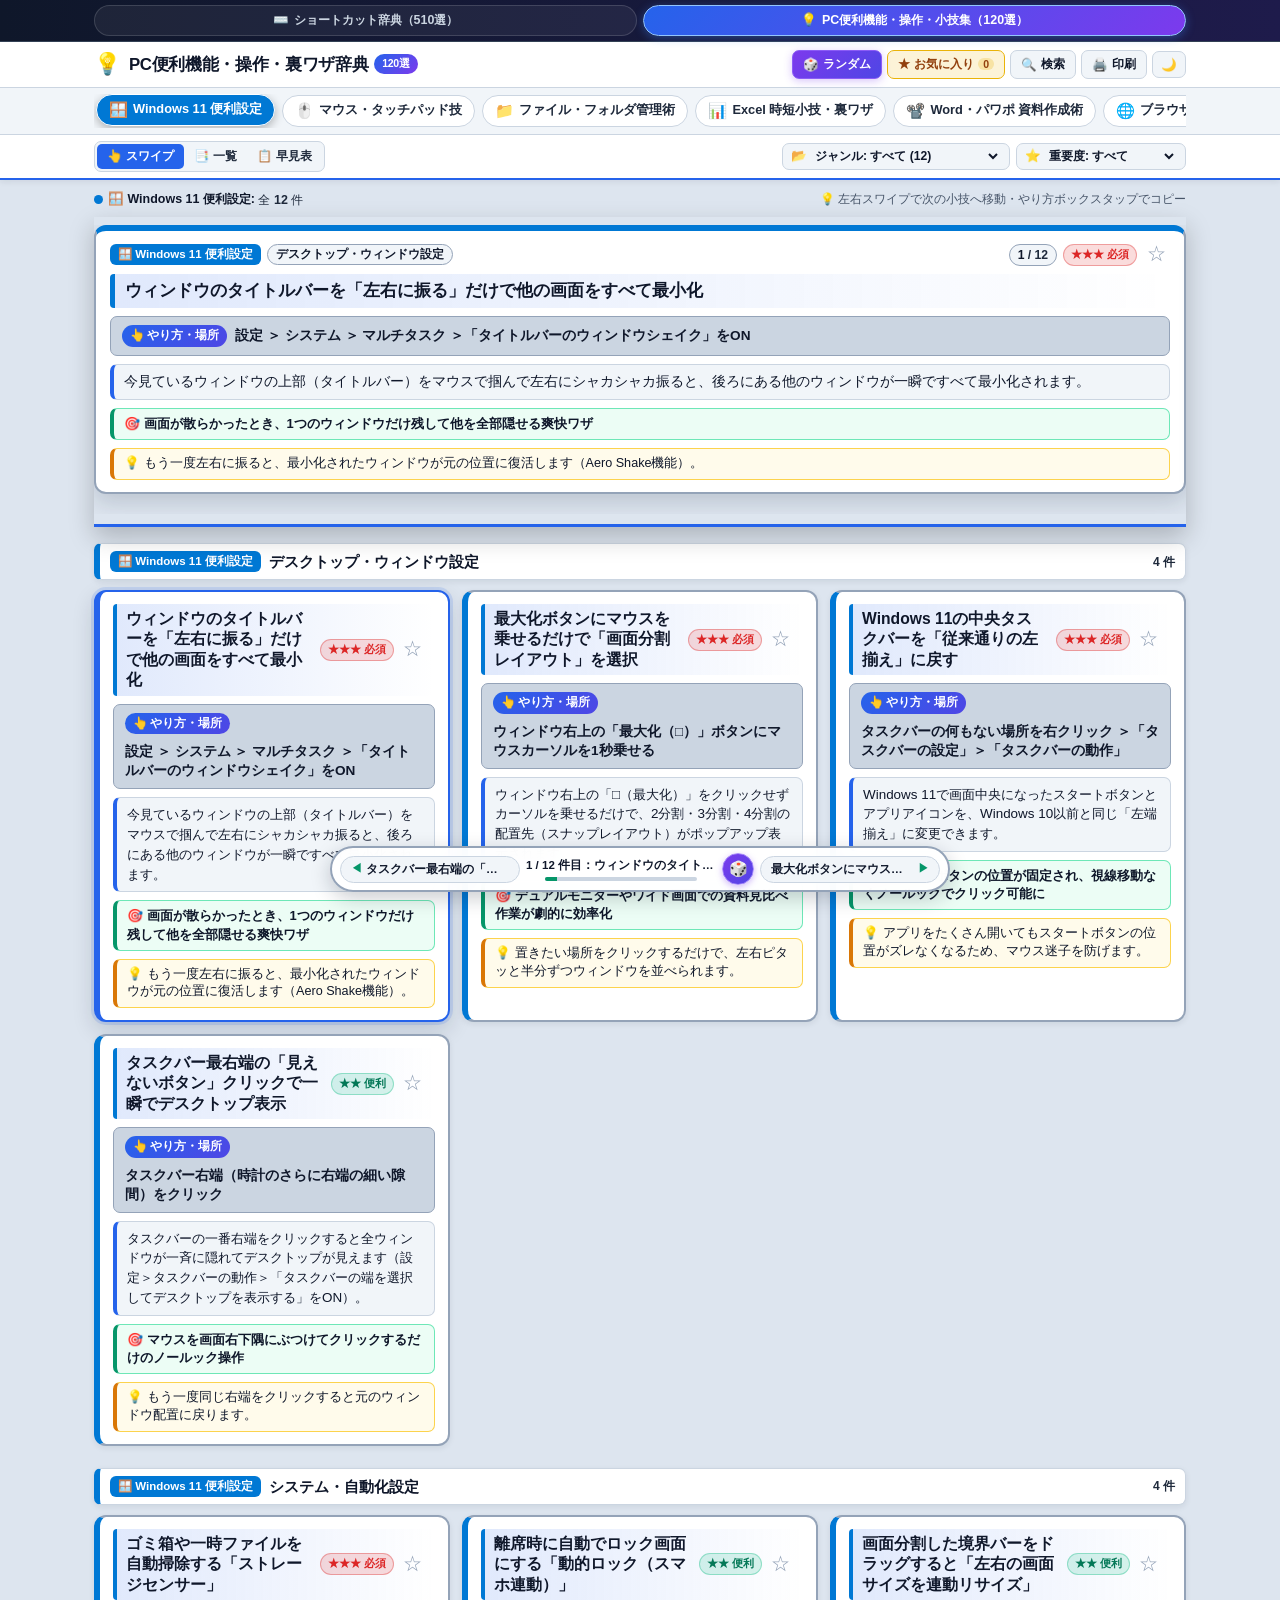
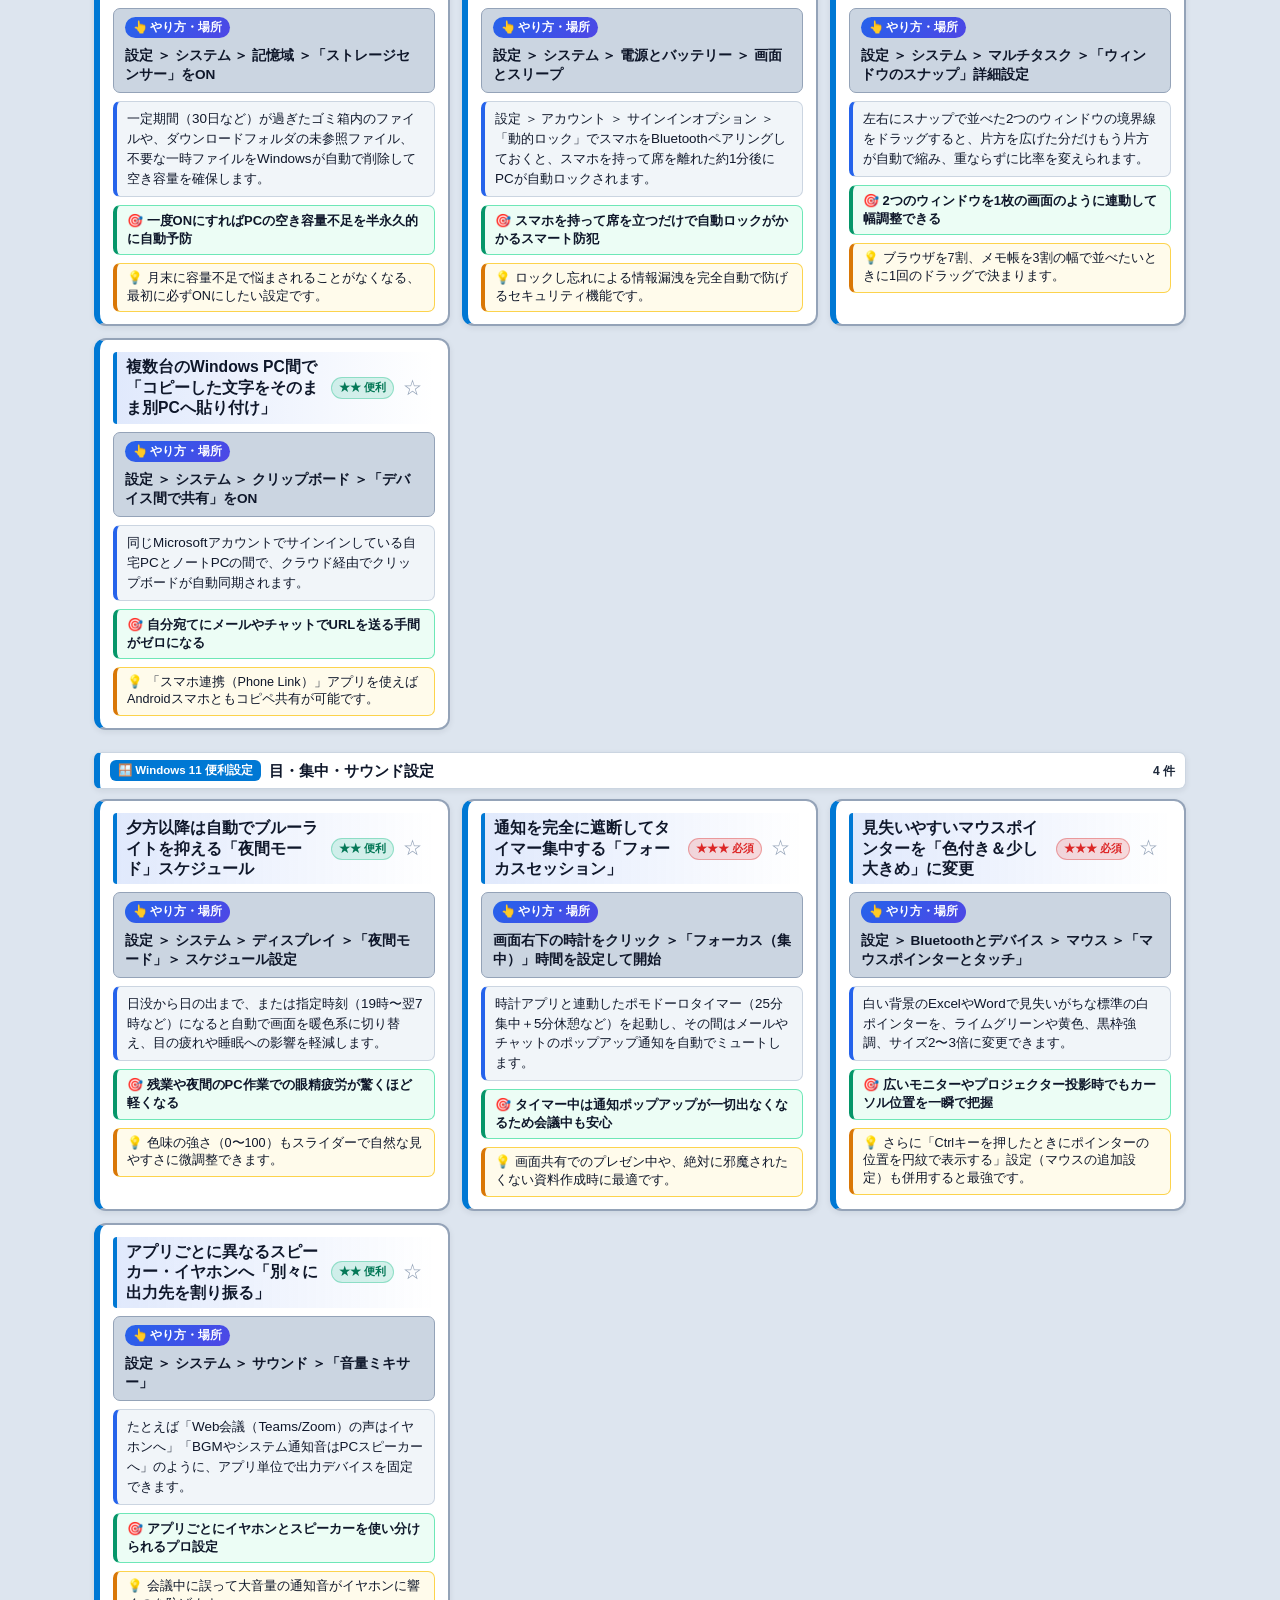
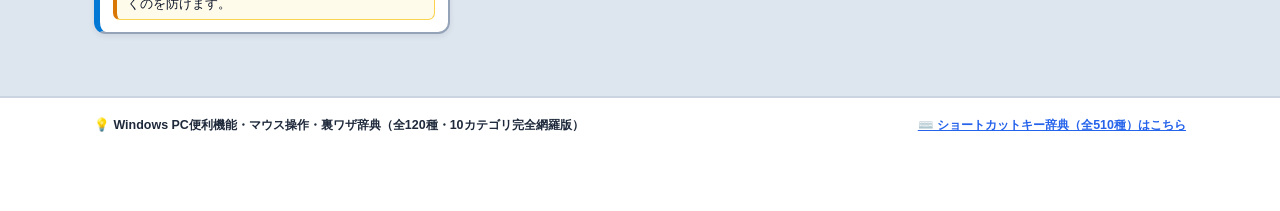
==== tips.html @ 98ae547d "Add dedicated PC tips and tricks page (tips.html) with 120 non-shortcut hacks across 10 categories a" ====
<!DOCTYPE html>
<html lang="ja">
<head>
  <meta charset="UTF-8">
  <meta name="viewport" content="width=device-width, initial-scale=1.0">
  <title>Windows PC便利機能・マウス操作・裏ワザ120選 | ショートカット以外の神小技集</title>
  <meta name="description" content="ショートカットキー以外のWindows 11便利設定、マウス・タッチパッドの裏ワザ、エクスプローラー整理術、Excel・Word・パワポ・ブラウザ・Outlook・Teamsの時短小技120選を網羅した独立ガイドページ。">
  <link rel="stylesheet" href="style.css">
</head>
<body>
  <!-- 上部固定ヘッダー（ショートカット辞典との相互切替ナビ付き） -->
  <header class="site-header">
    <!-- ページ切り替えトップバー（ショートカット510選 ⇔ PC便利小技120選） -->
    <div class="page-switch-bar">
      <div class="container page-switch-inner">
        <a href="index.html" class="page-switch-link">
          <span>⌨️</span> ショートカット辞典（510選）
        </a>
        <a href="tips.html" class="page-switch-link active" aria-current="page">
          <span>💡</span> PC便利機能・操作・小技集（120選）
        </a>
      </div>
    </div>

    <div class="container header-inner">
      <div class="brand">
        <span class="brand-icon" aria-hidden="true">💡</span>
        <div class="brand-text-wrap">
          <h1 class="site-title">
            <span class="title-pc">PC便利機能・操作・裏ワザ辞典</span>
            <span class="title-mobile">PC便利小技辞典</span>
            <span class="badge-perfect">120選</span>
          </h1>
        </div>
      </div>

      <div class="header-actions">
        <button type="button" id="randomHeaderBtn" class="action-btn random-header-btn" aria-pressed="false" title="全120種の便利小技をランダム順で出題・表示します">
          <span>🎲</span> <span class="random-btn-text">ランダム</span>
        </button>
        <button type="button" id="favOnlyHeaderBtn" class="action-btn fav-header-btn" aria-pressed="false" title="登録したお気に入りの小技だけを開きます">
          <span>★</span> <span id="favHeaderBtnText">お気に入り</span>
          <span id="favCountBadge" class="fav-count">0</span>
        </button>
        <button type="button" id="toggleSearchPanelBtn" class="action-btn" aria-expanded="false" title="キーワード検索ボックスを開く">
          <span>🔍</span> <span class="btn-label-text">検索</span>
        </button>
        <button type="button" id="printBtn" class="action-btn pc-only-btn" title="現在表示中の小技一覧を印刷・PDF保存します">
          <span>🖨️</span> 印刷
        </button>
        <button type="button" id="themeToggleBtn" class="action-btn icon-only" aria-label="テーマ切り替え" title="ダークモード / ライトモード切り替え">
          <span id="themeIcon">🌙</span>
        </button>
      </div>
    </div>

    <!-- カテゴリ選択タブ -->
    <div class="category-bar-wrap">
      <div class="container">
        <nav class="category-nav" aria-label="カテゴリ選択">
          <div class="category-tabs" id="categoryTabs" role="tablist">
            <!-- JSで動的生成 -->
          </div>
        </nav>
      </div>
    </div>

    <!-- 表示モード切替＆スッキリ1行のジャンル・重要度セレクトバー -->
    <div class="header-controls-wrap">
      <div class="container">
        <div class="quick-bar">
          <div class="view-switcher" role="group" aria-label="表示形式の切り替え">
            <button type="button" class="view-btn active" data-view="swipe" title="左右スワイプで次の小技へ1つずつ進む表示">
              <span>👆</span> スワイプ
            </button>
            <button type="button" class="view-btn" data-view="card" title="全小技をジャンル別に全体表示">
              <span>📑</span> 一覧
            </button>
            <button type="button" class="view-btn" data-view="table" title="一覧早見表（テーブル表示）">
              <span>📋</span> 早見表
            </button>
          </div>

          <div class="compact-selects-wrap">
            <label class="select-pill-wrap" id="subcatSelectWrap" title="ジャンル（サブカテゴリ）で絞り込み">
              <span class="select-pill-icon">📂</span>
              <select id="subcatSelect" class="clean-select" aria-label="ジャンル選択">
                <option value="all">すべてのジャンル</option>
              </select>
            </label>

            <label class="select-pill-wrap" title="重要度で絞り込み">
              <span class="select-pill-icon">⭐</span>
              <select id="levelSelect" class="clean-select" aria-label="重要度フィルタ">
                <option value="all">重要度: すべて</option>
                <option value="3">★★★ 必須ワザのみ</option>
                <option value="2">★★ 便利ワザのみ</option>
                <option value="1">★ 裏ワザのみ</option>
                <option value="fav">★ お気に入りのみ</option>
              </select>
            </label>
          </div>
        </div>

        <!-- 検索バー（🔍検索ボタンで開閉） -->
        <div id="controlsBar" class="controls-bar hidden" aria-label="検索">
          <div class="search-wrapper">
            <span class="search-icon" aria-hidden="true">🔍</span>
            <input
              type="search"
              id="searchInput"
              class="search-input"
              placeholder="全120件の小技から検索（例: マウス, オートフィル, 誤送信, 文字起こし, 拡張子）"
              autocomplete="off"
            >
            <button type="button" id="clearSearchBtn" class="clear-search-btn hidden" aria-label="検索クリア">✕</button>
          </div>
        </div>
      </div>
    </div>
  </header>

  <!-- メインコンテンツ -->
  <main class="container main-content">
    <!-- お気に入りモード表示中バナー -->
    <div id="favModeBanner" class="fav-mode-banner hidden">
      <div class="fav-banner-left">
        <span>★</span>
        <strong>お気に入りの小技だけ表示中</strong>
        <span id="favBannerCount" class="fav-banner-count"></span>
      </div>
      <button type="button" id="exitFavModeBtn" class="exit-fav-btn">✕ すべて表示に戻る</button>
    </div>

    <!-- ランダム表示モードバナー -->
    <div id="randomModeBanner" class="random-mode-banner hidden">
      <div class="random-banner-left">
        <span>🎲</span>
        <strong>全120種からランダム順で表示中</strong>
      </div>
      <div class="random-banner-actions">
        <button type="button" id="nextRandomBtn" class="next-random-btn">🎲 シャッフルし直す</button>
        <button type="button" id="exitRandomModeBtn" class="exit-random-btn">✕ 通常順に戻す</button>
      </div>
    </div>

    <!-- ステータスバー -->
    <div class="status-bar" id="statusBar">
      <div class="result-count">
        <span id="activeCategoryLabel" class="active-cat-label"></span>
        全 <strong id="resultCountNum">0</strong> 件
        <span id="activeFilterSummary" class="filter-summary"></span>
      </div>
      <div class="status-hint">
        💡 左右スワイプで次の小技へ移動・やり方ボックスタップでコピー
      </div>
    </div>

    <!-- 小技カード表示コンテナ -->
    <div id="tipsContainer" class="shortcuts-container">
      <!-- JSで動的生成 -->
    </div>
  </main>

  <!-- 画面下部固定・左右スワイプ「前の小技 / ランダム / 次の小技」移動バー -->
  <div class="mobile-swipe-bar" id="mobileSwipeBar" aria-label="前後の小技へ移動">
    <button type="button" class="swipe-nav-btn prev" id="swipePrevBtn" aria-label="前の小技へ">
      <span class="swipe-arrow">◀</span>
      <span class="swipe-target-name" id="swipePrevName">前へ</span>
    </button>
    <div class="swipe-center-info">
      <span class="swipe-hint-text" id="swipeHintText">👆 左右スワイプで次の小技へ</span>
      <div class="swipe-progress-track" aria-hidden="true">
        <div class="swipe-progress-fill" id="swipeProgressFill"></div>
      </div>
    </div>
    <button type="button" class="swipe-random-fab" id="swipeRandomFabBtn" title="全120種の小技からランダムに1つ出す">
      🎲
    </button>
    <button type="button" class="swipe-nav-btn next" id="swipeNextBtn" aria-label="次の小技へ">
      <span class="swipe-target-name" id="swipeNextName">次へ</span>
      <span class="swipe-arrow">▶</span>
    </button>
  </div>

  <!-- フッター -->
  <footer class="site-footer" id="siteFooter">
    <div class="container">
      <div class="footer-inner">
        <p class="footer-title">💡 Windows PC便利機能・マウス操作・裏ワザ辞典（全120種・10カテゴリ完全網羅版）</p>
        <p class="footer-note">
          <a href="index.html" style="color: var(--accent-primary); font-weight: 800;">⌨️ ショートカットキー辞典（全510種）はこちら</a>
        </p>
      </div>
    </div>
  </footer>

  <!-- コピー通知トースト -->
  <div id="toast" class="toast" role="status" aria-live="polite"></div>

  <script src="tips-data.js"></script>
  <script src="tips-app.js"></script>
</body>
</html>
---- style.css ----
:root {
  /* 背景とカードのコントラストを明確化し、境目がひと目でわかる配色 */
  --bg-body: #dde5ef;
  --bg-header: #ffffff;
  --bg-surface: #ffffff;
  --bg-subtle: #f1f5f9;
  --bg-hover: #e2e8f0;

  --text-main: #0f172a;
  --text-secondary: #1e293b;
  --text-muted: #475569;

  --border-color: #cbd5e1;
  --border-strong: #94a3b8;
  --card-outer-border: #94a3b8;

  --accent-primary: #2563eb;
  --accent-primary-soft: rgba(37, 99, 235, 0.14);

  /* キーボードプレート（筐体）と立体キーキャップの色 */
  --keyplate-bg: #cbd5e1;
  --keyplate-border: #94a3b8;
  --kbd-bg: linear-gradient(180deg, #ffffff 0%, #f1f5f9 100%);
  --kbd-border: #94a3b8;
  --kbd-shadow: #64748b;
  --kbd-text: #0f172a;
  --kbd-sub-text: #475569;

  /* 説明文ボックス */
  --desc-box-bg: #f1f5f9;
  --desc-box-border: #cbd5e1;
  --desc-box-accent: #2563eb;

  /* 覚え方ボックス（ライトモード：淡いグリーン背景＋濃い黒文字） */
  --memory-bg: #ecfdf5;
  --memory-border: #6ee7b7;
  --memory-accent: #059669;
  --memory-label: #047857;
  --memory-text: #0f172a;

  /* ワンポイントボックス（ライトモード：淡いアンバー背景＋濃い黒文字） */
  --tip-bg: #fffbeb;
  --tip-border: #fcd34d;
  --tip-accent: #d97706;
  --tip-text: #0f172a;

  --shadow-sm: 0 2px 6px rgba(15, 23, 42, 0.08);
  --shadow-md: 0 8px 22px rgba(15, 23, 42, 0.16);
  --radius-sm: 7px;
  --radius-md: 12px;
  --radius-lg: 16px;
}

[data-theme="dark"] {
  /* ダークモード：背景(漆黒) ＜ ヘッダー(濃紺) ＜ カード(明紺) ＜ 内部ボックス の階層差をクッキリ分離 */
  --bg-body: #060a12;
  --bg-header: #0f172a;
  --bg-surface: #1e293b;
  --bg-subtle: #131c2e;
  --bg-hover: #334155;

  --text-main: #ffffff;
  --text-secondary: #f1f5f9;
  --text-muted: #94a3b8;

  --border-color: #334155;
  --border-strong: #64748b;
  --card-outer-border: #64748b;

  --accent-primary: #3b82f6;
  --accent-primary-soft: rgba(59, 130, 246, 0.24);

  /* キーボードプレート（黒い凹みプレートの上に明るい立体キーが浮き上がる） */
  --keyplate-bg: #090e1a;
  --keyplate-border: #475569;
  --kbd-bg: linear-gradient(180deg, #334155 0%, #1e293b 100%);
  --kbd-border: #94a3b8;
  --kbd-shadow: #020617;
  --kbd-text: #ffffff;
  --kbd-sub-text: #cbd5e1;

  /* 説明文ボックス（カード背景#1e293bより一段明るいパネル色で境目を明確化） */
  --desc-box-bg: #29384e;
  --desc-box-border: #475569;
  --desc-box-accent: #38bdf8;

  /* 覚え方ボックス（ダークモード：エメラルド背景トーン＋白文字） */
  --memory-bg: rgba(16, 185, 129, 0.14);
  --memory-border: #10b981;
  --memory-accent: #34d399;
  --memory-label: #6ee7b7;
  --memory-text: #ffffff;

  /* ワンポイントボックス（ダークモード：アンバー背景トーン＋白文字） */
  --tip-bg: rgba(245, 158, 11, 0.14);
  --tip-border: #f59e0b;
  --tip-accent: #fbbf24;
  --tip-text: #ffffff;

  --shadow-sm: 0 4px 12px rgba(0, 0, 0, 0.45);
  --shadow-md: 0 10px 28px rgba(0, 0, 0, 0.65);
}

* {
  box-sizing: border-box;
  margin: 0;
  padding: 0;
}

html {
  scroll-behavior: smooth;
  overflow-x: hidden;
  width: 100%;
  max-width: 100%;
  -webkit-text-size-adjust: 100%;
}

body {
  overflow-x: hidden;
  width: 100%;
  max-width: 100%;
  font-family: -apple-system, BlinkMacSystemFont, "Segoe UI", "Hiragino Kaku Gothic ProN", "Yu Gothic UI", "Meiryo", sans-serif;
  background-color: var(--bg-body);
  color: var(--text-main);
  line-height: 1.5;
  min-height: 100vh;
  display: flex;
  flex-direction: column;
  -webkit-overflow-scrolling: touch;
  transition: background-color 0.2s ease, color 0.2s ease;
}

.container {
  max-width: 1120px;
  margin: 0 auto;
  padding: 0 14px;
  width: 100%;
}

.hidden {
  display: none !important;
}

/* ==========================================
   2ページ相互切替ナビバー（ショートカット510選 ⇔ PC便利小技120選）
   ========================================== */
.page-switch-bar {
  background: linear-gradient(90deg, #0f172a, #1e1b4b);
  border-bottom: 1px solid #334155;
  padding: 5px 0;
}

.page-switch-inner {
  display: grid;
  grid-template-columns: 1fr 1fr;
  gap: 6px;
}

.page-switch-link {
  display: inline-flex;
  align-items: center;
  justify-content: center;
  gap: 5px;
  padding: 5px 10px;
  font-size: 0.78rem;
  font-weight: 800;
  color: #cbd5e1;
  background-color: rgba(255, 255, 255, 0.06);
  border: 1.5px solid rgba(255, 255, 255, 0.14);
  border-radius: 999px;
  text-decoration: none;
  white-space: nowrap;
  overflow: hidden;
  text-overflow: ellipsis;
  transition: all 0.15s ease;
}

.page-switch-link:hover {
  background-color: rgba(255, 255, 255, 0.14);
  color: #ffffff;
}

.page-switch-link.active {
  background: linear-gradient(135deg, #2563eb, #7c3aed);
  border-color: #93c5fd;
  color: #ffffff;
  box-shadow: 0 2px 10px rgba(59, 130, 246, 0.4);
}

/* PC便利小技ページの「👆 やり方・場所」ボックス */
.howto-action-box {
  display: flex;
  align-items: center;
  flex-wrap: wrap;
  gap: 8px;
  width: 100%;
  background-color: var(--keyplate-bg);
  border: 1.5px solid var(--keyplate-border);
  border-radius: var(--radius-sm);
  padding: 8px 11px;
  cursor: pointer;
}

.howto-badge {
  font-size: 0.72rem;
  font-weight: 800;
  color: #ffffff;
  background: linear-gradient(135deg, #2563eb, #4f46e5);
  padding: 2px 8px;
  border-radius: 999px;
  white-space: nowrap;
  flex-shrink: 0;
}

.howto-text {
  font-size: 0.85rem;
  font-weight: 800;
  color: var(--text-main);
  line-height: 1.4;
}

/* ==========================================
   ヘッダー＆スッキリ整理されたタブ・操作バー
   ========================================== */
.site-header {
  background-color: var(--bg-header);
  border-bottom: 2px solid var(--accent-primary);
  position: sticky;
  top: 0;
  z-index: 100;
  box-shadow: var(--shadow-sm);
}

body.is-swipe-mode .site-header {
  position: relative;
}

.header-inner {
  display: flex;
  align-items: center;
  justify-content: space-between;
  padding-top: 8px;
  padding-bottom: 8px;
  gap: 8px;
}

.brand {
  display: flex;
  align-items: center;
  gap: 8px;
  min-width: 0;
  flex: 1 1 auto;
  overflow: hidden;
}

.brand-text-wrap {
  min-width: 0;
  overflow: hidden;
}

.brand-icon {
  font-size: 1.35rem;
  line-height: 1;
  flex-shrink: 0;
}

.site-title {
  font-size: 1.05rem;
  font-weight: 800;
  letter-spacing: -0.02em;
  display: flex;
  align-items: center;
  gap: 6px;
  white-space: nowrap;
  overflow: hidden;
  text-overflow: ellipsis;
}

.title-mobile {
  display: none;
}

.badge-perfect {
  font-size: 0.66rem;
  font-weight: 800;
  background: linear-gradient(135deg, #2563eb, #7c3aed);
  color: #fff;
  padding: 2px 8px;
  border-radius: 999px;
}

.header-actions {
  display: flex;
  align-items: center;
  gap: 5px;
  flex-shrink: 0;
}

.action-btn {
  display: inline-flex;
  align-items: center;
  gap: 4px;
  padding: 5px 10px;
  font-size: 0.78rem;
  font-weight: 700;
  color: var(--text-main);
  background-color: var(--bg-subtle);
  border: 1.5px solid var(--border-color);
  border-radius: var(--radius-sm);
  cursor: pointer;
  transition: all 0.15s ease;
  white-space: nowrap;
}

.action-btn:hover {
  background-color: var(--bg-hover);
}

.action-btn.active {
  background-color: var(--accent-primary);
  color: #ffffff;
  border-color: var(--accent-primary);
}

/* 🎲 ランダムボタン（目を引くパープルグラデーション） */
.random-header-btn {
  background: linear-gradient(135deg, #7c3aed, #4f46e5);
  border-color: #8b5cf6;
  color: #ffffff !important;
  box-shadow: 0 2px 8px rgba(124, 58, 237, 0.3);
}

.random-header-btn:hover {
  filter: brightness(1.1);
}

.random-header-btn.active {
  background: linear-gradient(135deg, #ec4899, #8b5cf6);
  border-color: #f472b6;
  box-shadow: 0 0 0 2px rgba(236, 72, 153, 0.35);
}

/* ★ お気に入りボタン */
.fav-header-btn {
  background-color: rgba(234, 179, 8, 0.16);
  border-color: #eab308;
  color: #92400e;
}

[data-theme="dark"] .fav-header-btn {
  background-color: rgba(234, 179, 8, 0.2);
  border-color: #facc15;
  color: #fef08a;
}

.fav-header-btn.active {
  background-color: #eab308;
  border-color: #ca8a04;
  color: #ffffff;
}

.fav-count {
  font-size: 0.66rem;
  padding: 0 5px;
  border-radius: 999px;
  background-color: rgba(234, 179, 8, 0.25);
  color: inherit;
}

.action-btn.icon-only {
  padding: 5px 8px;
}

/* カテゴリタブバー（ごちゃごちゃ感をなくし、選択中タブがクッキリ浮き出るデザイン） */
.category-bar-wrap {
  background-color: var(--bg-subtle);
  border-top: 1px solid var(--border-color);
  border-bottom: 1px solid var(--border-color);
  padding: 6px 0;
}

.category-tabs {
  display: flex;
  align-items: center;
  gap: 7px;
  overflow-x: auto;
  scroll-snap-type: x proximity;
  scroll-behavior: smooth;
  -webkit-overflow-scrolling: touch;
  scrollbar-width: none;
  padding: 1px 2px;
}

.category-tabs::-webkit-scrollbar {
  display: none;
}

.cat-tab {
  flex: 0 0 auto;
  scroll-snap-align: center;
  display: inline-flex;
  align-items: center;
  gap: 5px;
  padding: 6px 12px;
  background-color: var(--bg-surface);
  border: 1.5px solid var(--border-color);
  border-radius: 999px;
  color: var(--text-secondary);
  font-size: 0.8rem;
  font-weight: 700;
  cursor: pointer;
  transition: all 0.15s ease;
  white-space: nowrap;
}

.cat-tab:hover {
  border-color: var(--border-strong);
  color: var(--text-main);
}

.cat-tab.active {
  background-color: var(--cat-color, var(--accent-primary));
  border-color: #ffffff;
  color: #ffffff;
  box-shadow: 0 3px 10px rgba(0, 0, 0, 0.28);
  transform: translateY(-1px);
}

.cat-tab .cat-icon {
  font-size: 0.95rem;
}

/* スッキリ1行のコントロールバー（表示切替 ＋ ジャンル＆重要度セレクト） */
.header-controls-wrap {
  background-color: var(--bg-header);
  padding: 6px 0;
}

.quick-bar {
  display: flex;
  align-items: center;
  justify-content: space-between;
  gap: 8px;
  flex-wrap: wrap;
}

.view-switcher {
  display: inline-flex;
  background-color: var(--bg-subtle);
  padding: 2px;
  border-radius: var(--radius-sm);
  border: 1.5px solid var(--border-color);
}

.view-btn {
  padding: 4px 10px;
  font-size: 0.76rem;
  font-weight: 700;
  color: var(--text-secondary);
  background: transparent;
  border: none;
  border-radius: 5px;
  cursor: pointer;
  display: inline-flex;
  align-items: center;
  gap: 4px;
  white-space: nowrap;
}

.view-btn.active {
  background-color: var(--accent-primary);
  color: #ffffff;
}

.compact-selects-wrap {
  display: flex;
  align-items: center;
  gap: 6px;
  flex: 1 1 auto;
  justify-content: flex-end;
  min-width: 0;
}

.select-pill-wrap {
  display: inline-flex;
  align-items: center;
  gap: 4px;
  background-color: var(--bg-subtle);
  border: 1.5px solid var(--border-color);
  border-radius: var(--radius-sm);
  padding: 3px 8px;
  min-width: 0;
  max-width: 100%;
}

.select-pill-icon {
  font-size: 0.78rem;
  flex-shrink: 0;
}

.clean-select {
  background: transparent;
  border: none;
  color: var(--text-main);
  font-size: 0.76rem;
  font-weight: 700;
   outline: none;
  cursor: pointer;
  min-width: 0;
  max-width: 190px;
  text-overflow: ellipsis;
}

.clean-select option {
  background-color: var(--bg-surface);
  color: var(--text-main);
}

/* 検索バー */
.controls-bar {
  margin-top: 6px;
}

.search-wrapper {
  position: relative;
  display: flex;
  align-items: center;
  width: 100%;
}

.search-icon {
  position: absolute;
  left: 11px;
  font-size: 0.9rem;
  pointer-events: none;
}

.search-input {
  width: 100%;
  padding: 7px 32px 7px 34px;
  font-size: 16px;
  color: var(--text-main);
  background-color: var(--bg-subtle);
  border: 1.5px solid var(--border-strong);
  border-radius: var(--radius-sm);
  outline: none;
}

.search-input:focus {
  background-color: var(--bg-surface);
  border-color: var(--accent-primary);
}

.clear-search-btn {
  position: absolute;
  right: 8px;
  background: none;
  border: none;
  color: var(--text-muted);
  font-size: 0.95rem;
  cursor: pointer;
  padding: 2px 6px;
}

/* ==========================================
   キー入力逆引きパネル
   ========================================== */
.key-tester-panel {
  background: linear-gradient(90deg, #1e3a8a, #312e81);
  color: #ffffff;
  padding: 10px 0;
}

.key-tester-inner {
  display: flex;
  align-items: center;
  justify-content: space-between;
  gap: 12px;
  flex-wrap: wrap;
}

.key-tester-info {
  font-size: 0.85rem;
}

.key-tester-display {
  background: rgba(15, 23, 42, 0.75);
  border: 1.5px solid rgba(255, 255, 255, 0.3);
  padding: 6px 14px;
  border-radius: var(--radius-sm);
  min-width: 200px;
  display: inline-flex;
  align-items: center;
  justify-content: center;
  gap: 6px;
  font-weight: 700;
}

.key-tester-display .placeholder {
  color: #cbd5e1;
  font-weight: 400;
  font-size: 0.82rem;
}

.key-tester-controls {
  display: flex;
  gap: 8px;
}

.btn-small {
  padding: 4px 10px;
  font-size: 0.78rem;
  font-weight: 600;
  border-radius: var(--radius-sm);
  border: 1px solid rgba(255, 255, 255, 0.3);
  background: rgba(255, 255, 255, 0.12);
  color: #fff;
  cursor: pointer;
}

/* ==========================================
   メインエリア・バナー
   ========================================== */
.main-content {
  padding-top: 10px;
  padding-bottom: 40px;
  flex: 1;
}

.memory-rules-box {
  background-color: var(--bg-surface);
  border: 2px solid var(--memory-accent);
  border-radius: var(--radius-md);
  padding: 10px 12px;
  margin-bottom: 10px;
  box-shadow: var(--shadow-sm);
}

.memory-rules-header {
  display: flex;
  align-items: center;
  justify-content: space-between;
  gap: 8px;
  font-size: 0.85rem;
  color: var(--text-main);
  margin-bottom: 8px;
}

.panel-close-btn {
  background: var(--bg-subtle);
  border: 1px solid var(--border-color);
  color: var(--text-main);
  font-size: 0.74rem;
  font-weight: 700;
  padding: 3px 9px;
  border-radius: var(--radius-sm);
  cursor: pointer;
}

.memory-rules-grid {
  display: grid;
  grid-template-columns: repeat(auto-fill, minmax(min(100%, 280px), 1fr));
  gap: 8px;
}

.memory-rule-card {
  background-color: var(--memory-bg);
  border: 1px solid var(--memory-border);
  border-left: 4px solid var(--memory-accent);
  border-radius: var(--radius-sm);
  padding: 8px 10px;
}

.memory-rule-title {
  font-size: 0.82rem;
  font-weight: 800;
  color: var(--memory-label);
  margin-bottom: 2px;
}

.memory-rule-desc {
  font-size: 0.76rem;
  color: var(--memory-text);
}

/* お気に入り＆ランダム表示中バナー */
.fav-mode-banner,
.random-mode-banner {
  display: flex;
  align-items: center;
  justify-content: space-between;
  gap: 10px;
  border-radius: var(--radius-md);
  padding: 8px 12px;
  margin-bottom: 10px;
  font-size: 0.82rem;
}

.fav-mode-banner {
  background: linear-gradient(90deg, rgba(234, 179, 8, 0.22), rgba(245, 158, 11, 0.14));
  border: 2px solid #eab308;
}

.random-mode-banner {
  background: linear-gradient(90deg, rgba(139, 92, 246, 0.24), rgba(236, 72, 153, 0.16));
  border: 2px solid #8b5cf6;
}

.fav-banner-left,
.random-banner-left {
  display: flex;
  align-items: center;
  gap: 6px;
  color: var(--text-main);
}

.random-banner-actions {
  display: flex;
  align-items: center;
  gap: 6px;
}

.next-random-btn {
  padding: 4px 10px;
  font-size: 0.75rem;
  font-weight: 800;
  background: linear-gradient(135deg, #7c3aed, #4f46e5);
  color: #ffffff;
  border: 1px solid #a78bfa;
  border-radius: 999px;
  cursor: pointer;
  white-space: nowrap;
}

.exit-fav-btn,
.exit-random-btn {
  padding: 4px 10px;
  font-size: 0.74rem;
  font-weight: 700;
  background-color: var(--bg-surface);
  color: var(--text-main);
  border: 1px solid var(--border-strong);
  border-radius: 999px;
  cursor: pointer;
  white-space: nowrap;
}

/* ステータスバー */
.status-bar {
  display: flex;
  align-items: center;
  justify-content: space-between;
  margin-bottom: 8px;
  font-size: 0.78rem;
  color: var(--text-secondary);
  gap: 8px;
}

.active-cat-label {
  font-weight: 800;
  color: var(--text-main);
  display: inline-flex;
  align-items: center;
  gap: 5px;
}

.active-cat-dot {
  width: 9px;
  height: 9px;
  border-radius: 50%;
  display: inline-block;
}

.filter-summary {
  color: var(--text-muted);
  font-size: 0.74rem;
}

.status-hint {
  font-size: 0.74rem;
  color: var(--text-muted);
}

/* ==========================================
   1. 上部固定のスワイプカードステージ ＋ 下に全体表示リスト
   （背景やヘッダーと色が溶け込まないよう、独立した枠とシャドウでクッキリ分離）
   ========================================== */
.swipe-single-stage {
  position: sticky;
  top: 0;
  z-index: 90;
  background-color: var(--bg-body);
  padding: 8px 0 10px 0;
  margin-bottom: 16px;
  border-bottom: 3px solid var(--accent-primary);
  box-shadow: 0 10px 24px rgba(0, 0, 0, 0.22);
}

[data-theme="dark"] .swipe-single-stage {
  box-shadow: 0 12px 28px rgba(0, 0, 0, 0.7);
}

.swipe-carousel-track {
  display: flex;
  flex-wrap: nowrap;
  align-items: flex-start;
  overflow-x: auto;
  scroll-snap-type: x mandatory;
  scroll-behavior: smooth;
  -webkit-overflow-scrolling: touch;
  overscroll-behavior-x: contain;
  gap: 14px;
  scrollbar-width: none;
}

.swipe-carousel-track::-webkit-scrollbar {
  display: none;
}

/* スワイプカード本体：外枠・カテゴリカラー上部バー・立体影で背景から明確に浮き上がらせる */
.Single-shortcut-card {
  flex: 0 0 100%;
  width: 100%;
  max-width: 100%;
  scroll-snap-align: center;
  scroll-snap-stop: always;
  background-color: var(--bg-surface);
  border: 2px solid var(--card-outer-border);
  border-top: 6px solid var(--card-accent, var(--accent-primary));
  border-radius: var(--radius-md);
  padding: 12px 14px;
  box-shadow: var(--shadow-md);
  display: flex;
  flex-direction: column;
  gap: 8px;
}

.single-card-header {
  display: flex;
  align-items: center;
  justify-content: space-between;
  gap: 6px;
}

.single-card-badges {
  display: flex;
  align-items: center;
  gap: 6px;
  flex-wrap: wrap;
  min-width: 0;
}

.single-genre-badge {
  font-size: 0.72rem;
  font-weight: 700;
  color: var(--text-main);
  background-color: var(--bg-subtle);
  border: 1px solid var(--border-strong);
  padding: 1px 8px;
  border-radius: 999px;
}

.single-card-right-top {
  display: flex;
  align-items: center;
  gap: 6px;
  flex-shrink: 0;
}

.single-card-counter {
  font-size: 0.76rem;
  font-weight: 700;
  color: var(--text-secondary);
  background-color: var(--bg-subtle);
  padding: 1px 8px;
  border-radius: 999px;
  border: 1px solid var(--border-strong);
}

.single-card-counter strong {
  color: var(--text-main);
}

/* 1段目：題名ヘッダー（カテゴリ色のアクセント帯で説明文との境目を一目瞭然にする） */
.card-title-banner {
  display: flex;
  align-items: center;
  justify-content: space-between;
  gap: 8px;
  padding: 6px 10px;
  background: linear-gradient(90deg, var(--accent-primary-soft), transparent);
  border-left: 5px solid var(--card-accent, var(--accent-primary));
  border-radius: 4px var(--radius-sm) var(--radius-sm) 4px;
}

.single-card-title {
  font-size: 1.06rem;
  font-weight: 800;
  color: var(--text-main);
  line-height: 1.3;
}

/* 2段目：キーボードプレート専用行（凹んだキーボード筐体の上にリアルなキーキャップが並ぶ） */
.card-keys-row {
  width: 100%;
  background-color: var(--keyplate-bg);
  border: 1.5px solid var(--keyplate-border);
  border-radius: var(--radius-sm);
  padding: 8px 12px;
  box-shadow: inset 0 2px 5px rgba(0, 0, 0, 0.25);
}

/* 3段目：説明ボックス（カード背景とは別色の独立パネル） */
.card-desc-box {
  width: 100%;
  background-color: var(--desc-box-bg);
  border: 1px solid var(--desc-box-border);
  border-left: 4px solid var(--desc-box-accent);
  border-radius: var(--radius-sm);
  padding: 7px 10px;
}

.single-card-desc {
  font-size: 0.86rem;
  color: var(--text-main);
  line-height: 1.48;
  margin: 0;
}

/* ==========================================
   🎹 本物の物理キーボードと同じ形状のキーキャップ群
   1. 基本キー (.keycap-square) : 正方形 (1:1)
   2. Fn / F1〜F12 (.keycap-fn) : 横長ロープロファイル
   3. Enter (.keycap-enter)     : 専用の段付き逆L字エンター形状
   4. Shift (.keycap-shift)     : 専用のワイド横長形状
   5. Space (.keycap-space)     : 専用の超横長スペースバー形状
   ========================================== */
.keys-combo {
  display: flex;
  align-items: center;
  flex-wrap: wrap;
  gap: 6px;
  cursor: pointer;
  padding: 0;
  min-width: 0;
  width: 100%;
}

kbd.keycap {
  position: relative;
  display: inline-flex;
  flex-direction: column;
  align-items: center;
  justify-content: center;
  font-family: "Segoe UI Semibold", "Consolas", "Monaco", "Meiryo", sans-serif;
  font-weight: 800;
  color: var(--kbd-text);
  background: var(--kbd-bg);
  border: 1.5px solid var(--kbd-border);
  border-bottom: 4px solid var(--kbd-shadow);
  border-radius: 7px;
  box-shadow:
    inset 0 1px 0 rgba(255, 255, 255, 0.28),
    0 2px 4px rgba(0, 0, 0, 0.25);
  user-select: none;
  flex-shrink: 0;
  line-height: 1.1;
  transition: transform 0.08s ease, border-bottom-width 0.08s ease;
}

.keys-combo:active kbd.keycap {
  transform: translateY(2px);
  border-bottom-width: 2px;
}

.keycap .key-main {
  font-size: 0.86rem;
  letter-spacing: -0.01em;
  white-space: nowrap;
}

.keycap .key-sub {
  font-size: 0.56rem;
  font-weight: 700;
  color: var(--kbd-sub-text);
  margin-top: 1px;
  white-space: nowrap;
}

/* ① 基本キー：本物のキーボードと同じ「正方形（42px × 42px）」 */
kbd.keycap-square {
  width: 42px;
  height: 42px;
  min-width: 42px;
  padding: 2px;
}

/* 4文字以上の範囲表記（例: 1〜9, Home）でも高さを42pxに揃えて正方形ベースを維持 */
kbd.keycap-square.keycap-square-fit {
  width: auto;
  min-width: 42px;
  height: 42px;
  padding: 2px 7px;
}

/* Windowsキー（正方形＋窓ロゴ） */
kbd.keycap-win .win-logo {
  font-size: 0.95rem;
  line-height: 1;
}

kbd.keycap-win .key-sub-bottom {
  font-size: 0.58rem;
  font-weight: 800;
  color: var(--kbd-sub-text);
  margin-top: 1px;
}

/* ② Fn・F1〜F12・Esc・Delキー：本物の最上段と同じ「横長ロープロファイル（54px × 29px）」 */
kbd.keycap-fn {
  min-width: 54px;
  height: 29px;
  padding: 0 9px;
  border-radius: 6px;
  border-bottom-width: 3px;
}

kbd.keycap-fn .key-main {
  font-size: 0.78rem;
}

/* ③ Shiftキー：専用の「ワイド横長キー形状（82px × 42px・左寄せ⇧アイコン付き）」 */
kbd.keycap-shift {
  flex-direction: row;
  justify-content: flex-start;
  gap: 5px;
  min-width: 82px;
  height: 42px;
  padding: 0 11px;
}

kbd.keycap-shift .shift-arrow {
  font-size: 1rem;
  line-height: 1;
}

/* ④ Enterキー：専用の「JIS逆L字（段付き）エンターキー形状」 */
kbd.keycap-enter {
  width: 60px;
  height: 48px;
  padding: 4px 8px 6px 12px;
  align-items: flex-end;
  justify-content: space-between;
  border-radius: 7px 7px 7px 4px;
  /* 左下を切り欠いた逆L字風の段付きシルエットを表現 */
  clip-path: polygon(
    0% 0%,
    100% 0%,
    100% 100%,
    18% 100%,
    18% 58%,
    0% 58%
  );
  background: linear-gradient(180deg, #3b82f6 0%, #1d4ed8 100%);
  color: #ffffff;
  border-color: #60a5fa;
  border-bottom-color: #1e3a8a;
}

kbd.keycap-enter .enter-top-label {
  font-size: 0.68rem;
  font-weight: 800;
  letter-spacing: 0.02em;
  align-self: flex-start;
}

kbd.keycap-enter .enter-return-symbol {
  font-size: 1.05rem;
  font-weight: 900;
  line-height: 1;
}

/* ⑤ Spaceキー：専用の「超横長スペースバー形状（120px × 38px・中央突起バー付き）」 */
kbd.keycap-space {
  min-width: 120px;
  height: 38px;
  padding: 2px 16px 6px 16px;
  border-radius: 7px;
}

kbd.keycap-space .space-convex-bar {
  position: absolute;
  bottom: 4px;
  left: 50%;
  transform: translateX(-50%);
  width: 36px;
  height: 2.5px;
  border-radius: 999px;
  background-color: var(--kbd-sub-text);
  opacity: 0.65;
}

/* Tab / Backspace（1.4U 中幅キー） */
kbd.keycap-tab-back {
  flex-direction: row;
  gap: 4px;
  min-width: 62px;
  height: 42px;
  padding: 0 9px;
}

kbd.keycap-tab-back .key-icon-mini {
  font-size: 0.88rem;
}

/* マウス操作バッジ */
kbd.keycap-mouse {
  height: 36px;
  padding: 0 10px;
  border-radius: 999px;
}

.key-plus {
  font-size: 0.85rem;
  font-weight: 900;
  color: var(--text-muted);
  padding: 0 1px;
}

.key-seq-arrow {
  font-size: 0.82rem;
  font-weight: 900;
  color: var(--accent-primary);
  padding: 0 2px;
}

.key-or-slash {
  font-size: 0.82rem;
  font-weight: 800;
  color: var(--text-muted);
  padding: 0 2px;
}

/* ==========================================
   2. 全件一覧＆スワイプ下部全体表示
   ========================================== */
.category-section {
  margin-bottom: 22px;
}

.section-header {
  display: flex;
  align-items: center;
  justify-content: space-between;
  margin-bottom: 10px;
  padding: 6px 10px;
  background-color: var(--bg-surface);
  border: 1.5px solid var(--border-color);
  border-left: 6px solid var(--section-color, var(--accent-primary));
  border-radius: var(--radius-sm);
  box-shadow: var(--shadow-sm);
  gap: 8px;
}

.section-title-wrap {
  display: flex;
  align-items: center;
  gap: 8px;
  min-width: 0;
}

.section-badge {
  font-size: 0.72rem;
  font-weight: 800;
  color: #ffffff;
  background-color: var(--section-color, var(--accent-primary));
  padding: 2px 8px;
  border-radius: 6px;
  white-space: nowrap;
  flex-shrink: 0;
}

.section-title {
  font-size: 0.96rem;
  font-weight: 800;
  color: var(--text-main);
}

.section-count {
  font-size: 0.75rem;
  color: var(--text-secondary);
  font-weight: 800;
  flex-shrink: 0;
}

.full-cards-grid {
  display: grid;
  grid-template-columns: repeat(auto-fill, minmax(min(100%, 340px), 1fr));
  gap: 12px;
}

/* 一覧カード本体：背景との境界がくっきり分かる2px外枠＋左アクセント太線＋シャドウ */
.shortcut-card.full-visible-card {
  background-color: var(--bg-surface);
  border: 2px solid var(--card-outer-border);
  border-left: 6px solid var(--card-accent, var(--accent-primary));
  border-radius: var(--radius-md);
  padding: 12px 13px;
  display: flex;
  flex-direction: column;
  gap: 8px;
  min-width: 0;
  max-width: 100%;
  box-shadow: var(--shadow-sm);
}

.shortcut-card.full-visible-card.active-shortcut-card {
  border-color: var(--accent-primary);
  box-shadow: 0 0 0 3px var(--accent-primary-soft), var(--shadow-md);
}

.card-title-header {
  display: flex;
  align-items: center;
  justify-content: space-between;
  gap: 8px;
  min-width: 0;
  padding: 5px 9px;
  background: linear-gradient(90deg, var(--accent-primary-soft), transparent);
  border-left: 4px solid var(--card-accent, var(--accent-primary));
  border-radius: 4px var(--radius-sm) var(--radius-sm) 4px;
}

.card-meta-right {
  display: flex;
  align-items: center;
  gap: 5px;
  flex-shrink: 0;
}

.level-badge {
  font-size: 0.66rem;
  font-weight: 800;
  padding: 2px 7px;
  border-radius: 999px;
  white-space: nowrap;
}

.level-3 {
  background-color: rgba(220, 38, 38, 0.16);
  color: #dc2626;
  border: 1px solid rgba(220, 38, 38, 0.35);
}

[data-theme="dark"] .level-3 {
  background-color: rgba(248, 113, 113, 0.25);
  color: #fecaca;
  border-color: #f87171;
}

.level-2 {
  background-color: rgba(16, 185, 129, 0.16);
  color: #047857;
  border: 1px solid rgba(16, 185, 129, 0.35);
}

[data-theme="dark"] .level-2 {
  background-color: rgba(52, 211, 153, 0.24);
  color: #a7f3d0;
  border-color: #34d399;
}

.level-1 {
  background-color: rgba(100, 116, 139, 0.2);
  color: var(--text-secondary);
  border: 1px solid var(--border-strong);
}

.fav-btn {
  background: none;
  border: none;
  font-size: 1.18rem;
  line-height: 1;
  color: var(--border-strong);
  cursor: pointer;
  padding: 2px 4px;
}

.fav-btn.is-fav {
  color: #eab308;
}

.card-title {
  font-size: 0.98rem;
  font-weight: 800;
  color: var(--text-main);
  line-height: 1.3;
}

.card-desc {
  font-size: 0.84rem;
  color: var(--text-main);
  line-height: 1.48;
  margin: 0;
}

/* 🧠 覚え方ボックス */
.card-memory {
  display: block;
  width: 100%;
  font-size: 0.81rem;
  font-weight: 700;
  color: var(--memory-text);
  background-color: var(--memory-bg);
  border: 1px solid var(--memory-border);
  border-left: 4px solid var(--memory-accent);
  border-radius: var(--radius-sm);
  padding: 6px 10px;
  line-height: 1.4;
}

/* 💡 ワンポイントボックス */
.card-tip {
  display: block;
  width: 100%;
  font-size: 0.79rem;
  color: var(--tip-text);
  background-color: var(--tip-bg);
  border: 1px solid var(--tip-border);
  border-left: 4px solid var(--tip-accent);
  border-radius: var(--radius-sm);
  padding: 6px 10px;
  line-height: 1.4;
}

/* ==========================================
   3. 早見表（テーブル）表示
   ========================================== */
.shortcuts-table-wrap {
  background-color: var(--bg-surface);
  border: 2px solid var(--card-outer-border);
  border-radius: var(--radius-md);
  overflow-x: auto;
  -webkit-overflow-scrolling: touch;
  box-shadow: var(--shadow-sm);
}

.shortcuts-table {
  width: 100%;
  border-collapse: collapse;
  text-align: left;
  font-size: 0.84rem;
}

.shortcuts-table th {
  background-color: var(--bg-subtle);
  color: var(--text-secondary);
  font-weight: 800;
  padding: 10px 12px;
  border-bottom: 2px solid var(--border-strong);
  white-space: nowrap;
}

.shortcuts-table td {
  padding: 10px 12px;
  border-bottom: 1px solid var(--border-color);
  vertical-align: middle;
}

.table-keys-cell {
  white-space: nowrap;
  width: 240px;
}

.table-title-cell {
  font-weight: 800;
  color: var(--text-main);
  min-width: 170px;
}

.table-desc-cell {
  color: var(--text-main);
  font-size: 0.82rem;
}

.table-memory-line {
  display: inline-block;
  margin-top: 4px;
  padding: 2px 7px;
  border-radius: 4px;
  background-color: var(--memory-bg);
  border-left: 3px solid var(--memory-accent);
  font-size: 0.76rem;
  font-weight: 700;
  color: var(--memory-text);
}

.table-tip-line {
  display: inline-block;
  margin-top: 3px;
  font-size: 0.75rem;
  color: var(--text-secondary);
}

.table-level-cell {
  width: 75px;
  text-align: center;
}

.table-fav-cell {
  width: 42px;
  text-align: center;
}

/* ==========================================
   画面下部固定・前後ショートカット＆ランダム移動バー
   ========================================== */
.mobile-swipe-bar {
  position: fixed;
  bottom: 8px;
  left: 50%;
  transform: translateX(-50%);
  width: min(calc(100% - 16px), 620px);
  z-index: 900;
  display: flex;
  align-items: center;
  justify-content: space-between;
  gap: 6px;
  background-color: rgba(255, 255, 255, 0.96);
  backdrop-filter: blur(10px);
  -webkit-backdrop-filter: blur(10px);
  border: 2px solid var(--border-strong);
  border-radius: 999px;
  padding: 5px 8px;
  box-shadow: 0 6px 20px rgba(15, 23, 42, 0.22);
  user-select: none;
}

[data-theme="dark"] .mobile-swipe-bar {
  background-color: rgba(15, 23, 42, 0.96);
  border-color: #64748b;
  box-shadow: 0 6px 24px rgba(0, 0, 0, 0.65);
}

.swipe-nav-btn {
  display: inline-flex;
  align-items: center;
  gap: 4px;
  padding: 5px 10px;
  font-size: 0.73rem;
  font-weight: 700;
  color: var(--text-main);
  background-color: var(--bg-subtle);
  border: 1px solid var(--border-color);
  border-radius: 999px;
  cursor: pointer;
  max-width: 30%;
  white-space: nowrap;
  overflow: hidden;
  text-overflow: ellipsis;
}

.swipe-nav-btn:active {
  background-color: var(--accent-primary);
  color: #fff;
}

.swipe-random-fab {
  flex-shrink: 0;
  width: 32px;
  height: 32px;
  border-radius: 50%;
  border: 1.5px solid #a78bfa;
  background: linear-gradient(135deg, #7c3aed, #4f46e5);
  color: #ffffff;
  font-size: 0.95rem;
  display: inline-flex;
  align-items: center;
  justify-content: center;
  cursor: pointer;
  box-shadow: 0 2px 6px rgba(124, 58, 237, 0.35);
}

.swipe-random-fab:active {
  transform: scale(0.92);
}

.swipe-target-name {
  overflow: hidden;
  text-overflow: ellipsis;
  white-space: nowrap;
}

.swipe-arrow {
  font-size: 0.68rem;
  color: var(--memory-accent);
  flex-shrink: 0;
}

.swipe-center-info {
  display: flex;
  flex-direction: column;
  align-items: center;
  gap: 3px;
  min-width: 0;
  flex: 1;
  text-align: center;
}

.swipe-hint-text {
  font-size: 0.72rem;
  font-weight: 800;
  color: var(--text-main);
  white-space: nowrap;
  overflow: hidden;
  text-overflow: ellipsis;
  max-width: 100%;
}

.swipe-progress-track {
  width: 80%;
  height: 4px;
  background-color: var(--border-color);
  border-radius: 999px;
  overflow: hidden;
}

.swipe-progress-fill {
  height: 100%;
  width: 0%;
  background-color: var(--memory-accent);
  transition: width 0.2s ease;
}

/* ==========================================
   空状態・トースト・フッター
   ========================================== */
.empty-state {
  text-align: center;
  padding: 40px 16px;
  background-color: var(--bg-surface);
  border: 2px dashed var(--border-strong);
  border-radius: var(--radius-md);
}

.empty-icon {
  font-size: 2.2rem;
  margin-bottom: 6px;
}

.empty-title {
  font-size: 0.98rem;
  font-weight: 700;
  margin-bottom: 6px;
}

.empty-desc {
  font-size: 0.82rem;
  color: var(--text-muted);
  margin-bottom: 14px;
}

.reset-btn {
  padding: 8px 16px;
  background-color: var(--accent-primary);
  color: #fff;
  border: none;
  border-radius: var(--radius-sm);
  font-weight: 700;
  cursor: pointer;
}

.site-footer {
  background-color: var(--bg-surface);
  border-top: 2px solid var(--border-color);
  padding: 18px 0 76px 0;
  font-size: 0.78rem;
  color: var(--text-muted);
}

.footer-inner {
  display: flex;
  align-items: center;
  justify-content: space-between;
  flex-wrap: wrap;
  gap: 8px;
}

.footer-title {
  font-weight: 700;
  color: var(--text-secondary);
}

.sources-details {
  margin-top: 10px;
  padding-top: 10px;
  border-top: 1px dashed var(--border-color);
}

.sources-details summary {
  cursor: pointer;
  font-weight: 600;
  color: var(--text-secondary);
}

.sources-list {
  margin-top: 8px;
  padding-left: 16px;
  display: grid;
  grid-template-columns: repeat(auto-fill, minmax(min(100%, 260px), 1fr));
  gap: 4px 16px;
  list-style: none;
  font-size: 0.74rem;
}

.toast {
  position: fixed;
  bottom: 64px;
  right: 16px;
  background-color: #0f172a;
  color: #ffffff;
  border: 1.5px solid #38bdf8;
  padding: 8px 14px;
  border-radius: var(--radius-md);
  font-size: 0.82rem;
  font-weight: 700;
  box-shadow: 0 8px 20px rgba(0, 0, 0, 0.35);
  opacity: 0;
  transform: translateY(10px);
  pointer-events: none;
  transition: opacity 0.2s ease, transform 0.2s ease;
  z-index: 999;
}

.toast.show {
  opacity: 1;
  transform: translateY(0);
}

/* ==========================================
   スマホ特化レスポンシブ最適化（幅768px以下）
   ========================================== */
@media (max-width: 768px) {
  .container {
    padding: 0 10px;
  }

  .page-switch-bar {
    padding: 4px 0;
  }

  .page-switch-link {
    padding: 4px 6px;
    font-size: 0.71rem;
    gap: 3px;
  }

  .howto-action-box {
    padding: 6px 9px;
    gap: 6px;
  }

  .howto-text {
    font-size: 0.8rem;
  }

  .header-inner {
    padding-top: 6px;
    padding-bottom: 6px;
    gap: 4px;
    flex-wrap: nowrap;
  }

  .brand-icon,
  .pc-only-btn,
  .status-hint,
  .title-pc,
  .badge-perfect,
  .btn-label-text {
    display: none !important;
  }

  .title-mobile {
    display: inline;
  }

  .site-title {
    font-size: 0.86rem;
    display: block;
    overflow: hidden;
    text-overflow: ellipsis;
    white-space: nowrap;
  }

  .header-actions {
    gap: 4px;
  }

  .action-btn {
    padding: 4px 7px;
    font-size: 0.72rem;
    gap: 3px;
  }

  .category-bar-wrap {
    padding: 5px 0;
  }

  .cat-tab {
    padding: 5px 10px;
    font-size: 0.75rem;
    gap: 4px;
  }

  .header-controls-wrap {
    padding: 5px 0;
  }

  .quick-bar {
    gap: 5px;
  }

  .view-btn {
    padding: 4px 7px;
    font-size: 0.72rem;
  }

  .compact-selects-wrap {
    width: 100%;
    justify-content: space-between;
  }

  .select-pill-wrap {
    flex: 1 1 48%;
    padding: 3px 6px;
  }

  .clean-select {
    width: 100%;
    max-width: 100%;
    font-size: 0.72rem;
  }

  .main-content {
    padding-top: 6px;
    padding-bottom: 24px;
  }

  /* スマホでのキーキャップサイズ（正方形・Fn横長・Enter/Shift/Spaceの比率を忠実に維持） */
  kbd.keycap-square {
    width: 38px;
    height: 38px;
    min-width: 38px;
  }

  kbd.keycap-square.keycap-square-fit {
    height: 38px;
    min-width: 38px;
  }

  kbd.keycap-fn {
    min-width: 48px;
    height: 26px;
  }

  kbd.keycap-shift {
    min-width: 72px;
    height: 38px;
  }

  kbd.keycap-enter {
    width: 54px;
    height: 44px;
  }

  kbd.keycap-space {
    min-width: 104px;
    height: 34px;
  }

  kbd.keycap-tab-back {
    min-width: 56px;
    height: 38px;
  }

  .Single-shortcut-card {
    padding: 10px 11px;
    gap: 6px;
  }

  .card-keys-row {
    padding: 6px 9px;
  }

  .single-card-title {
    font-size: 0.96rem;
  }

  .card-title {
    font-size: 0.93rem;
  }

  .card-desc-box {
    padding: 6px 9px;
  }

  .single-card-desc,
  .card-desc {
    font-size: 0.81rem;
  }

  .card-memory {
    font-size: 0.77rem;
    padding: 5px 8px;
  }

  .card-tip {
    font-size: 0.75rem;
    padding: 5px 8px;
  }

  .full-cards-grid {
    grid-template-columns: minmax(0, 1fr);
    gap: 10px;
  }

  .toast {
    left: 12px;
    right: 12px;
    bottom: 62px;
    text-align: center;
  }
}

/* ==========================================
   印刷スタイル
   ========================================== */
@media print {
  body {
    background: #fff;
    color: #000;
    font-size: 10pt;
  }

  .site-header,
  .key-tester-panel,
  .swipe-single-stage,
  .mobile-swipe-bar,
  .status-hint,
  .fav-btn,
  .site-footer,
  .toast {
    display: none !important;
  }
}
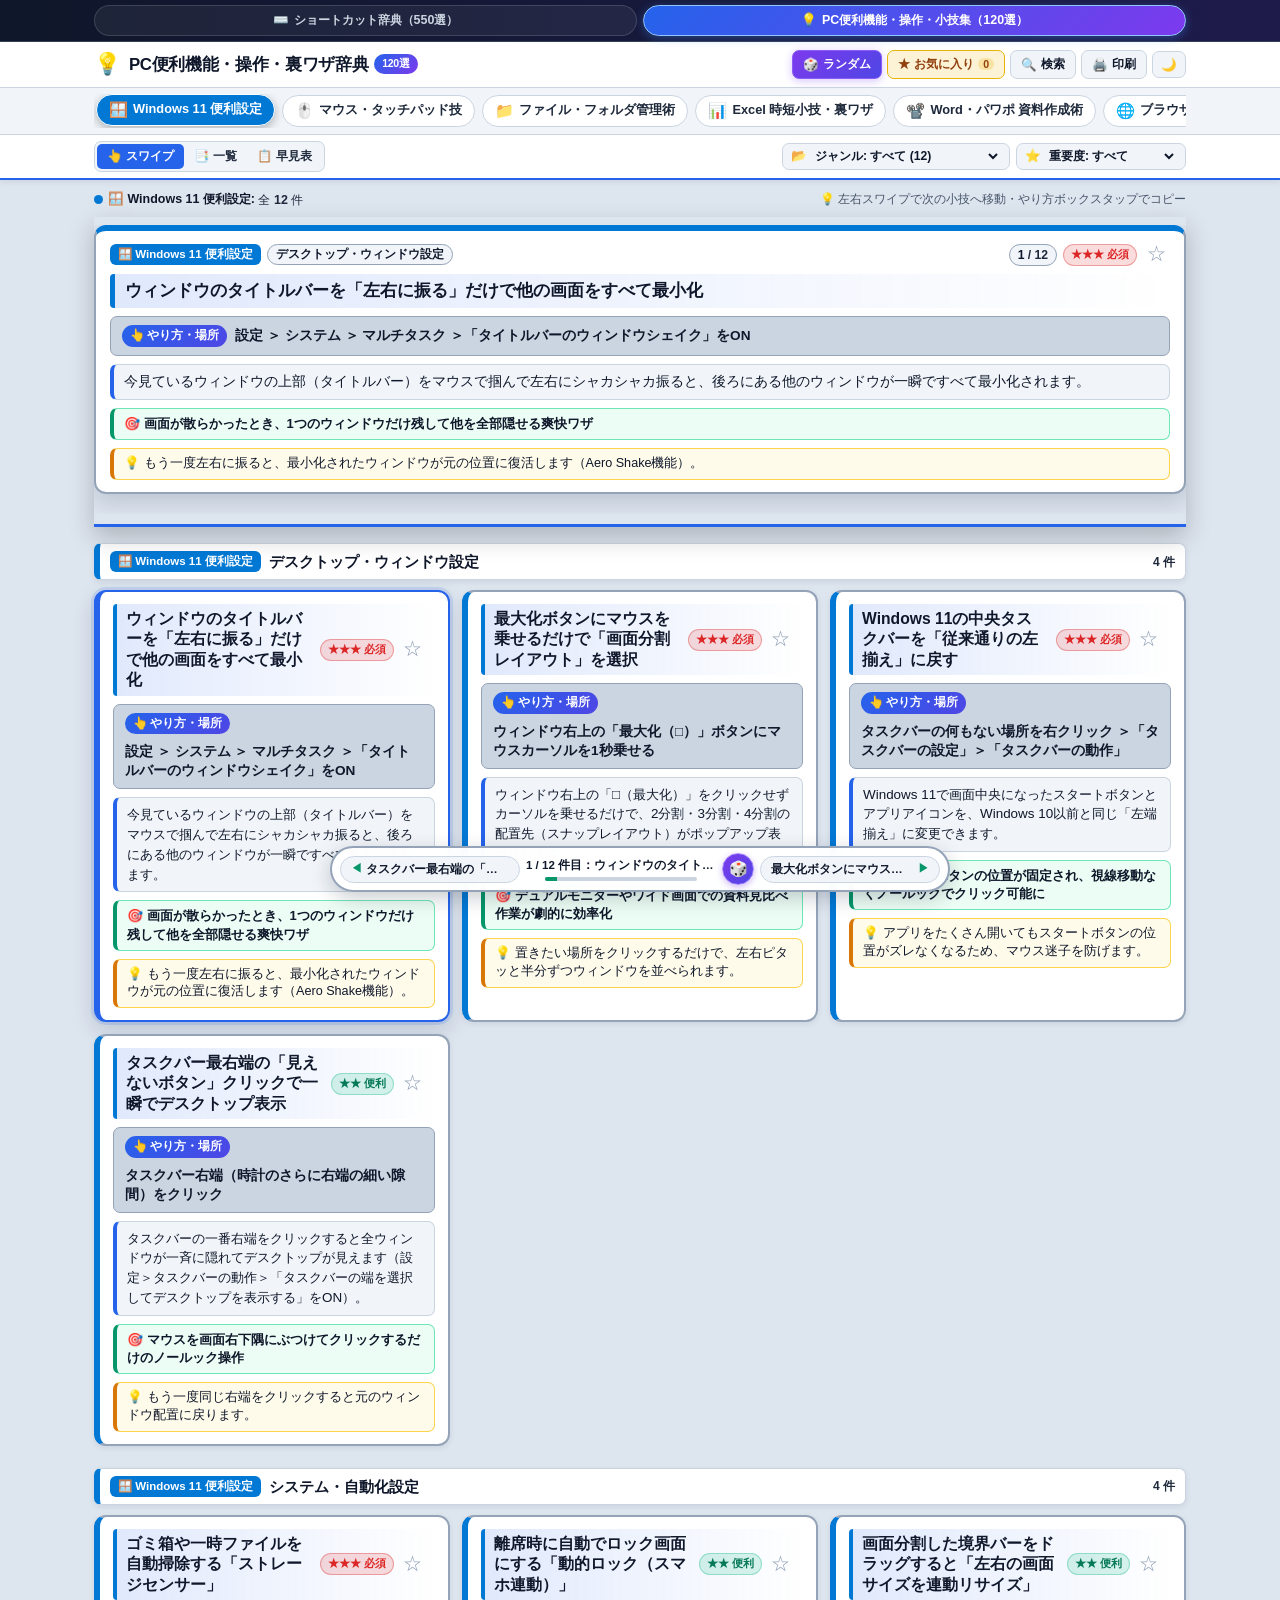
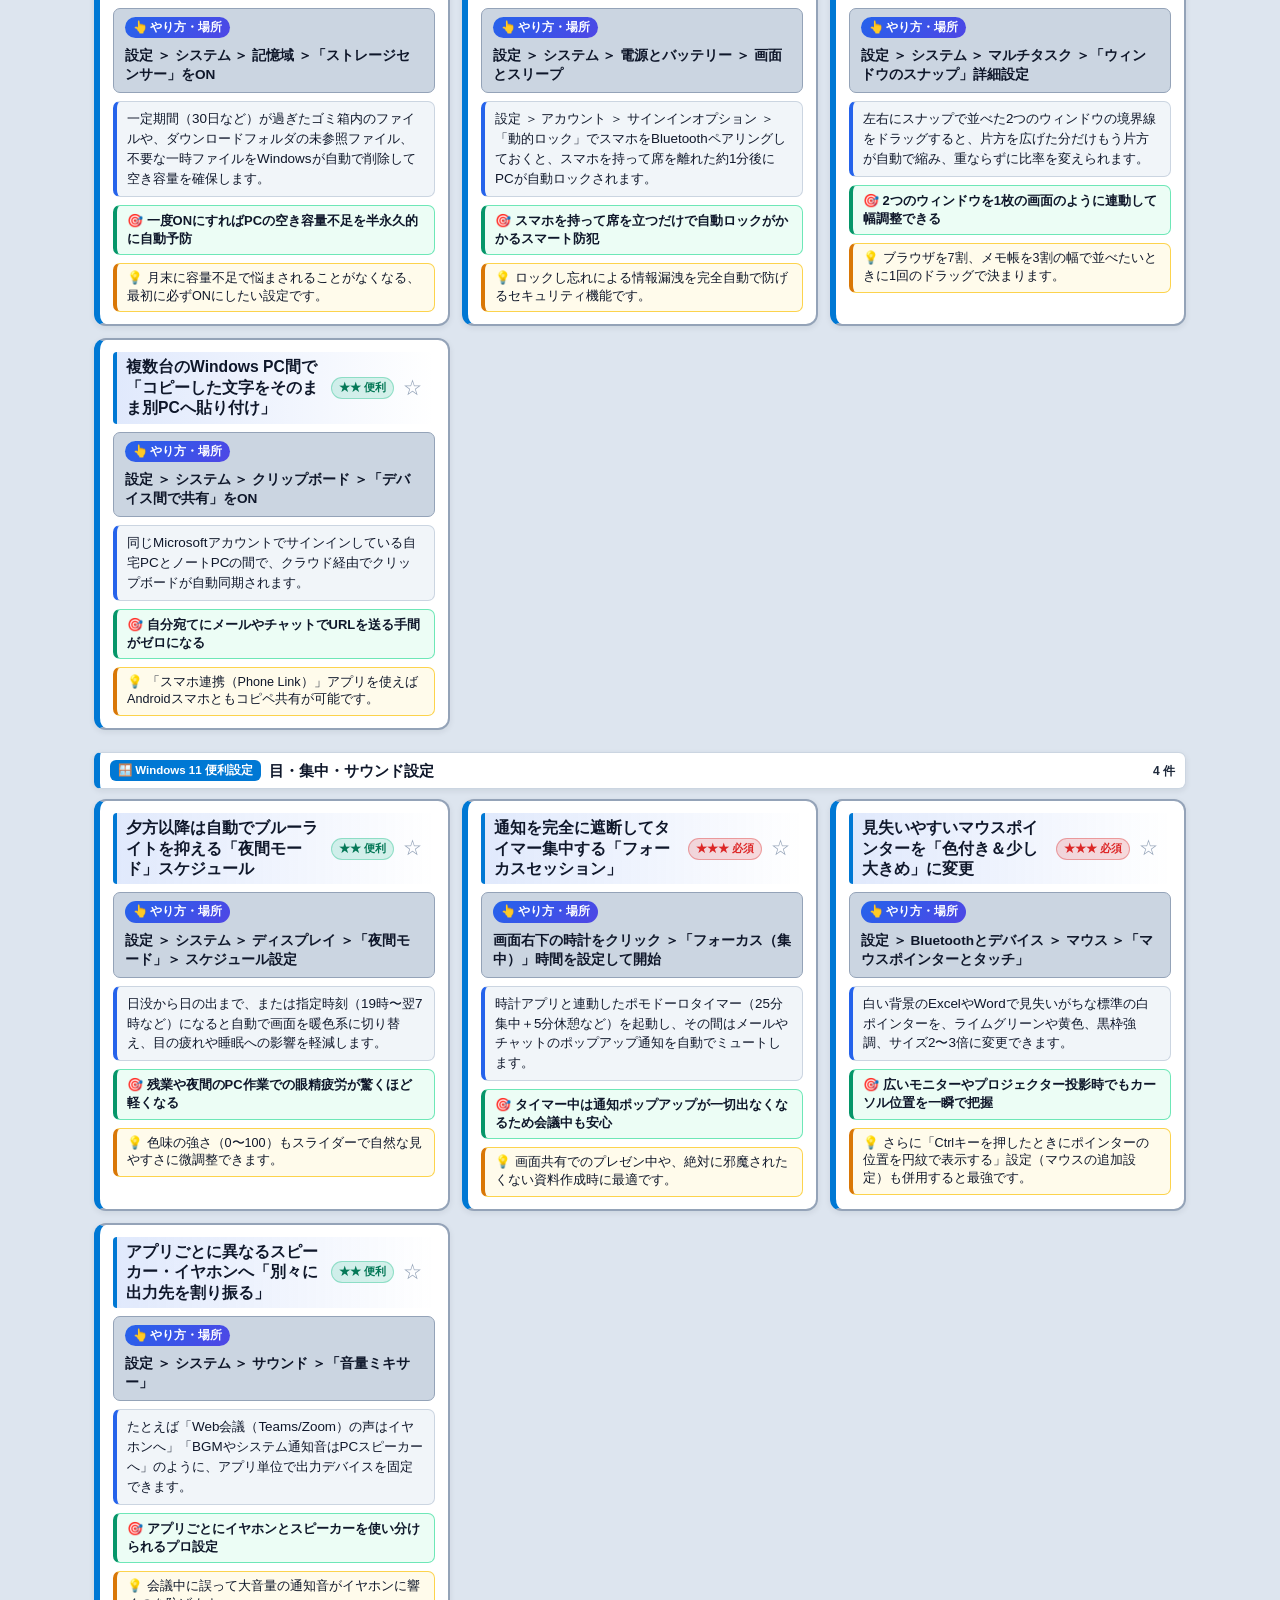
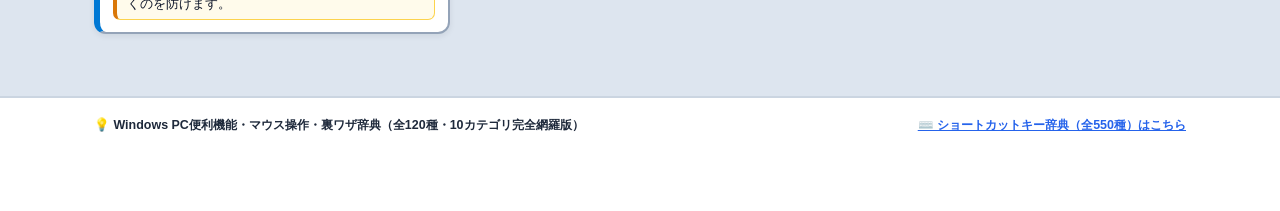
==== commit 6a29baec: "Add 70+ deep pro & non-ribbon shortcuts (Excel Alt->A->C, Alt->E->S->V, F5->Alt+S, Ctrl+backslash, W" ====
--- a/tips.html
+++ b/tips.html
@@ -10,11 +10,11 @@
 <body>
   <!-- 上部固定ヘッダー（ショートカット辞典との相互切替ナビ付き） -->
   <header class="site-header">
-    <!-- ページ切り替えトップバー（ショートカット510選 ⇔ PC便利小技120選） -->
+    <!-- ページ切り替えトップバー（ショートカット550選 ⇔ PC便利小技120選） -->
     <div class="page-switch-bar">
       <div class="container page-switch-inner">
         <a href="index.html" class="page-switch-link">
-          <span>⌨️</span> ショートカット辞典（510選）
+          <span>⌨️</span> ショートカット辞典（550選）
         </a>
         <a href="tips.html" class="page-switch-link active" aria-current="page">
           <span>💡</span> PC便利機能・操作・小技集（120選）
@@ -189,7 +189,7 @@
       <div class="footer-inner">
         <p class="footer-title">💡 Windows PC便利機能・マウス操作・裏ワザ辞典（全120種・10カテゴリ完全網羅版）</p>
         <p class="footer-note">
-          <a href="index.html" style="color: var(--accent-primary); font-weight: 800;">⌨️ ショートカットキー辞典（全510種）はこちら</a>
+          <a href="index.html" style="color: var(--accent-primary); font-weight: 800;">⌨️ ショートカットキー辞典（全550種）はこちら</a>
         </p>
       </div>
     </div>
@@ -202,3 +202,4 @@
   <script src="tips-app.js"></script>
 </body>
 </html>
+
--- a/style.css
+++ b/style.css
@@ -939,15 +939,16 @@
   display: flex;
   align-items: center;
   flex-wrap: wrap;
-  gap: 6px;
+  gap: 5px;
   cursor: pointer;
-  padding: 0;
+  padding: 2px 0;
   min-width: 0;
   width: 100%;
 }
 
 kbd.keycap {
   position: relative;
+  box-sizing: border-box;
   display: inline-flex;
   flex-direction: column;
   align-items: center;
@@ -964,7 +965,9 @@
     0 2px 4px rgba(0, 0, 0, 0.25);
   user-select: none;
   flex-shrink: 0;
-  line-height: 1.1;
+  max-width: 100%;
+  line-height: 1.15;
+  text-align: center;
   transition: transform 0.08s ease, border-bottom-width 0.08s ease;
 }
 
@@ -974,53 +977,86 @@
 }
 
 .keycap .key-main {
-  font-size: 0.86rem;
-  letter-spacing: -0.01em;
+  display: block;
+  font-size: 0.84rem;
+  letter-spacing: 0;
   white-space: nowrap;
+  padding: 0 2px;
 }
 
 .keycap .key-sub {
-  font-size: 0.56rem;
+  display: block;
+  font-size: 0.6rem;
   font-weight: 700;
   color: var(--kbd-sub-text);
-  margin-top: 1px;
+  margin-top: 2px;
   white-space: nowrap;
-}
-
-/* ① 基本キー：本物のキーボードと同じ「正方形（42px × 42px）」 */
+  padding: 0 2px;
+}
+
+/* ① 基本キー（1文字・数字・記号）：本物のキーボードと同じ「正味の正方形（46px × 46px）」 */
 kbd.keycap-square {
-  width: 42px;
-  height: 42px;
-  min-width: 42px;
-  padding: 2px;
-}
-
-/* 4文字以上の範囲表記（例: 1〜9, Home）でも高さを42pxに揃えて正方形ベースを維持 */
-kbd.keycap-square.keycap-square-fit {
+  min-width: 46px;
+  min-height: 46px;
   width: auto;
-  min-width: 42px;
-  height: 42px;
-  padding: 2px 7px;
-}
-
-/* Windowsキー（正方形＋窓ロゴ） */
+  height: auto;
+  padding: 6px 10px;
+}
+
+kbd.keycap-square.keycap-square-1u {
+  width: 46px;
+  min-width: 46px;
+  height: 46px;
+  min-height: 46px;
+  padding: 4px;
+}
+
+kbd.keycap-square.keycap-square-wide {
+  min-width: 52px;
+  min-height: 46px;
+  width: auto;
+  height: auto;
+  padding: 6px 12px;
+}
+
+/* Ctrl / Alt キー（1.25U：4文字のCtrlや3文字のAltが左右に十分な余白を持って収まるサイズ） */
+kbd.keycap-mod {
+  min-width: 56px;
+  min-height: 46px;
+  width: auto;
+  height: auto;
+  padding: 6px 12px;
+}
+
+/* Windowsキー（正方形46px×46px内に余裕をもって窓ロゴ＋Winを収める） */
+kbd.keycap-win {
+  width: 46px;
+  min-width: 46px;
+  height: 46px;
+  min-height: 46px;
+  gap: 2px;
+  padding: 4px 6px;
+}
+
 kbd.keycap-win .win-logo {
-  font-size: 0.95rem;
+  font-size: 0.86rem;
   line-height: 1;
 }
 
 kbd.keycap-win .key-sub-bottom {
-  font-size: 0.58rem;
+  font-size: 0.62rem;
   font-weight: 800;
-  color: var(--kbd-sub-text);
-  margin-top: 1px;
-}
-
-/* ② Fn・F1〜F12・Esc・Delキー：本物の最上段と同じ「横長ロープロファイル（54px × 29px）」 */
+  line-height: 1;
+  color: var(--kbd-text);
+}
+
+/* ② Fn・F1〜F12・Esc・Delキー：本物の最上段と同じ「横長ロープロファイル」 */
 kbd.keycap-fn {
-  min-width: 54px;
-  height: 29px;
-  padding: 0 9px;
+  min-width: 58px;
+  min-height: 34px;
+  width: auto;
+  height: auto;
+  padding: 5px 12px;
   border-radius: 6px;
   border-bottom-width: 3px;
 }
@@ -1029,62 +1065,60 @@
   font-size: 0.78rem;
 }
 
-/* ③ Shiftキー：専用の「ワイド横長キー形状（82px × 42px・左寄せ⇧アイコン付き）」 */
+/* ③ Shiftキー：専用の「ワイド横長キー形状（左寄せ⇧アイコン付き）」 */
 kbd.keycap-shift {
   flex-direction: row;
-  justify-content: flex-start;
+  justify-content: center;
   gap: 5px;
-  min-width: 82px;
-  height: 42px;
-  padding: 0 11px;
+  min-width: 84px;
+  min-height: 46px;
+  width: auto;
+  height: auto;
+  padding: 6px 14px;
 }
 
 kbd.keycap-shift .shift-arrow {
-  font-size: 1rem;
+  font-size: 0.94rem;
   line-height: 1;
 }
 
-/* ④ Enterキー：専用の「JIS逆L字（段付き）エンターキー形状」 */
+/* ④ Enterキー：専用の「段付きエンターキー形状（↵ Enter）」 */
 kbd.keycap-enter {
-  width: 60px;
-  height: 48px;
-  padding: 4px 8px 6px 12px;
-  align-items: flex-end;
-  justify-content: space-between;
-  border-radius: 7px 7px 7px 4px;
-  /* 左下を切り欠いた逆L字風の段付きシルエットを表現 */
-  clip-path: polygon(
-    0% 0%,
-    100% 0%,
-    100% 100%,
-    18% 100%,
-    18% 58%,
-    0% 58%
-  );
+  min-width: 68px;
+  min-height: 48px;
+  width: auto;
+  height: auto;
+  padding: 6px 13px;
+  align-items: center;
+  justify-content: center;
+  gap: 2px;
+  border-radius: 7px 7px 7px 14px;
   background: linear-gradient(180deg, #3b82f6 0%, #1d4ed8 100%);
   color: #ffffff;
-  border-color: #60a5fa;
-  border-bottom-color: #1e3a8a;
+  border: 1.5px solid #60a5fa;
+  border-bottom: 4px solid #1e3a8a;
 }
 
 kbd.keycap-enter .enter-top-label {
-  font-size: 0.68rem;
+  font-size: 0.74rem;
   font-weight: 800;
   letter-spacing: 0.02em;
-  align-self: flex-start;
+  line-height: 1.1;
 }
 
 kbd.keycap-enter .enter-return-symbol {
-  font-size: 1.05rem;
+  font-size: 0.98rem;
   font-weight: 900;
   line-height: 1;
 }
 
-/* ⑤ Spaceキー：専用の「超横長スペースバー形状（120px × 38px・中央突起バー付き）」 */
+/* ⑤ Spaceキー：専用の「超横長スペースバー形状（中央突起バー付き）」 */
 kbd.keycap-space {
   min-width: 120px;
-  height: 38px;
-  padding: 2px 16px 6px 16px;
+  min-height: 44px;
+  width: auto;
+  height: auto;
+  padding: 6px 18px 11px 18px;
   border-radius: 7px;
 }
 
@@ -1100,23 +1134,27 @@
   opacity: 0.65;
 }
 
-/* Tab / Backspace（1.4U 中幅キー） */
+/* Tab / Backspace（1.4U 中幅キー：高さもautoにして文字切れを完全防止） */
 kbd.keycap-tab-back {
   flex-direction: row;
   gap: 4px;
-  min-width: 62px;
-  height: 42px;
-  padding: 0 9px;
+  min-width: 68px;
+  min-height: 46px;
+  width: auto;
+  height: auto;
+  padding: 6px 12px;
 }
 
 kbd.keycap-tab-back .key-icon-mini {
-  font-size: 0.88rem;
+  font-size: 0.86rem;
 }
 
 /* マウス操作バッジ */
 kbd.keycap-mouse {
-  height: 36px;
-  padding: 0 10px;
+  min-height: 40px;
+  width: auto;
+  height: auto;
+  padding: 6px 12px;
   border-radius: 999px;
 }
 
@@ -1368,19 +1406,69 @@
 }
 
 .table-keys-cell {
-  white-space: nowrap;
-  width: 240px;
+  min-width: 245px;
+  width: 26%;
+  vertical-align: middle;
+}
+
+.table-keys-cell .keys-combo {
+  flex-wrap: wrap;
+  gap: 4px;
 }
 
 .table-title-cell {
   font-weight: 800;
   color: var(--text-main);
-  min-width: 170px;
+  min-width: 145px;
+  width: 15%;
 }
 
 .table-desc-cell {
   color: var(--text-main);
-  font-size: 0.82rem;
+  font-size: 0.81rem;
+  line-height: 1.45;
+  min-width: 185px;
+  width: 20%;
+}
+
+.table-memory-cell {
+  min-width: 175px;
+  width: 19%;
+  vertical-align: middle;
+}
+
+.table-tip-cell {
+  min-width: 180px;
+  width: 20%;
+  vertical-align: middle;
+}
+
+.table-memory-box {
+  padding: 6px 9px;
+  border-radius: 6px;
+  background-color: var(--memory-bg);
+  border: 1px solid var(--memory-border);
+  border-left: 3.5px solid var(--memory-accent);
+  font-size: 0.77rem;
+  font-weight: 700;
+  line-height: 1.4;
+  color: var(--memory-text);
+}
+
+.table-tip-box {
+  padding: 6px 9px;
+  border-radius: 6px;
+  background-color: var(--tip-bg);
+  border: 1px solid var(--tip-border);
+  border-left: 3.5px solid var(--tip-accent);
+  font-size: 0.76rem;
+  line-height: 1.4;
+  color: var(--tip-text);
+}
+
+.table-empty-dash {
+  color: var(--text-muted);
+  font-size: 0.8rem;
 }
 
 .table-memory-line {
@@ -1403,12 +1491,13 @@
 }
 
 .table-level-cell {
-  width: 75px;
+  width: 72px;
+  white-space: nowrap;
   text-align: center;
 }
 
 .table-fav-cell {
-  width: 42px;
+  width: 40px;
   text-align: center;
 }
 
@@ -1667,8 +1756,8 @@
   .header-inner {
     padding-top: 6px;
     padding-bottom: 6px;
-    gap: 4px;
-    flex-wrap: nowrap;
+    gap: 6px;
+    flex-wrap: wrap;
   }
 
   .brand-icon,
@@ -1694,6 +1783,9 @@
 
   .header-actions {
     gap: 4px;
+    flex-wrap: wrap;
+    justify-content: flex-end;
+    max-width: 100%;
   }
 
   .action-btn {
@@ -1717,28 +1809,44 @@
   }
 
   .quick-bar {
+    flex-direction: column;
+    align-items: stretch;
     gap: 5px;
   }
 
+  .view-switcher {
+    display: grid;
+    grid-template-columns: repeat(3, 1fr);
+    width: 100%;
+  }
+
   .view-btn {
-    padding: 4px 7px;
+    justify-content: center;
+    padding: 4px 6px;
     font-size: 0.72rem;
   }
 
   .compact-selects-wrap {
     width: 100%;
-    justify-content: space-between;
+    display: flex;
+    gap: 5px;
+    min-width: 0;
   }
 
   .select-pill-wrap {
-    flex: 1 1 48%;
-    padding: 3px 6px;
+    flex: 1 1 0;
+    min-width: 0;
+    overflow: hidden;
+    padding: 4px 6px;
   }
 
   .clean-select {
     width: 100%;
+    min-width: 0;
     max-width: 100%;
     font-size: 0.72rem;
+    overflow: hidden;
+    text-overflow: ellipsis;
   }
 
   .main-content {
@@ -1746,41 +1854,85 @@
     padding-bottom: 24px;
   }
 
-  /* スマホでのキーキャップサイズ（正方形・Fn横長・Enter/Shift/Spaceの比率を忠実に維持） */
+  /* スマホでのキーキャップサイズ（正方形ベース・Fn横長・Enter/Shift/Spaceを維持し、文字が絶対にはみ出さない設計） */
   kbd.keycap-square {
-    width: 38px;
-    height: 38px;
-    min-width: 38px;
-  }
-
-  kbd.keycap-square.keycap-square-fit {
-    height: 38px;
-    min-width: 38px;
+    min-width: 42px;
+    min-height: 42px;
+    width: auto;
+    height: auto;
+    padding: 5px 8px;
+  }
+
+  kbd.keycap-square.keycap-square-1u {
+    width: 42px;
+    min-width: 42px;
+    height: 42px;
+    min-height: 42px;
+    padding: 4px;
+  }
+
+  kbd.keycap-square.keycap-square-wide {
+    min-width: 48px;
+    min-height: 42px;
+    width: auto;
+    height: auto;
+    padding: 5px 10px;
+  }
+
+  kbd.keycap-mod {
+    min-width: 52px;
+    min-height: 42px;
+    width: auto;
+    height: auto;
+    padding: 5px 10px;
+  }
+
+  kbd.keycap-win {
+    width: 42px;
+    min-width: 42px;
+    height: 42px;
+    min-height: 42px;
+    padding: 4px 5px;
   }
 
   kbd.keycap-fn {
-    min-width: 48px;
-    height: 26px;
+    min-width: 52px;
+    min-height: 31px;
+    width: auto;
+    height: auto;
+    padding: 4px 10px;
   }
 
   kbd.keycap-shift {
-    min-width: 72px;
-    height: 38px;
+    min-width: 76px;
+    min-height: 42px;
+    width: auto;
+    height: auto;
+    padding: 5px 11px;
   }
 
   kbd.keycap-enter {
-    width: 54px;
-    height: 44px;
+    min-width: 60px;
+    min-height: 44px;
+    width: auto;
+    height: auto;
+    padding: 5px 10px;
   }
 
   kbd.keycap-space {
-    min-width: 104px;
-    height: 34px;
+    min-width: 108px;
+    min-height: 40px;
+    width: auto;
+    height: auto;
+    padding: 5px 14px 9px 14px;
   }
 
   kbd.keycap-tab-back {
-    min-width: 56px;
-    height: 38px;
+    min-width: 62px;
+    min-height: 42px;
+    width: auto;
+    height: auto;
+    padding: 5px 10px;
   }
 
   .Single-shortcut-card {
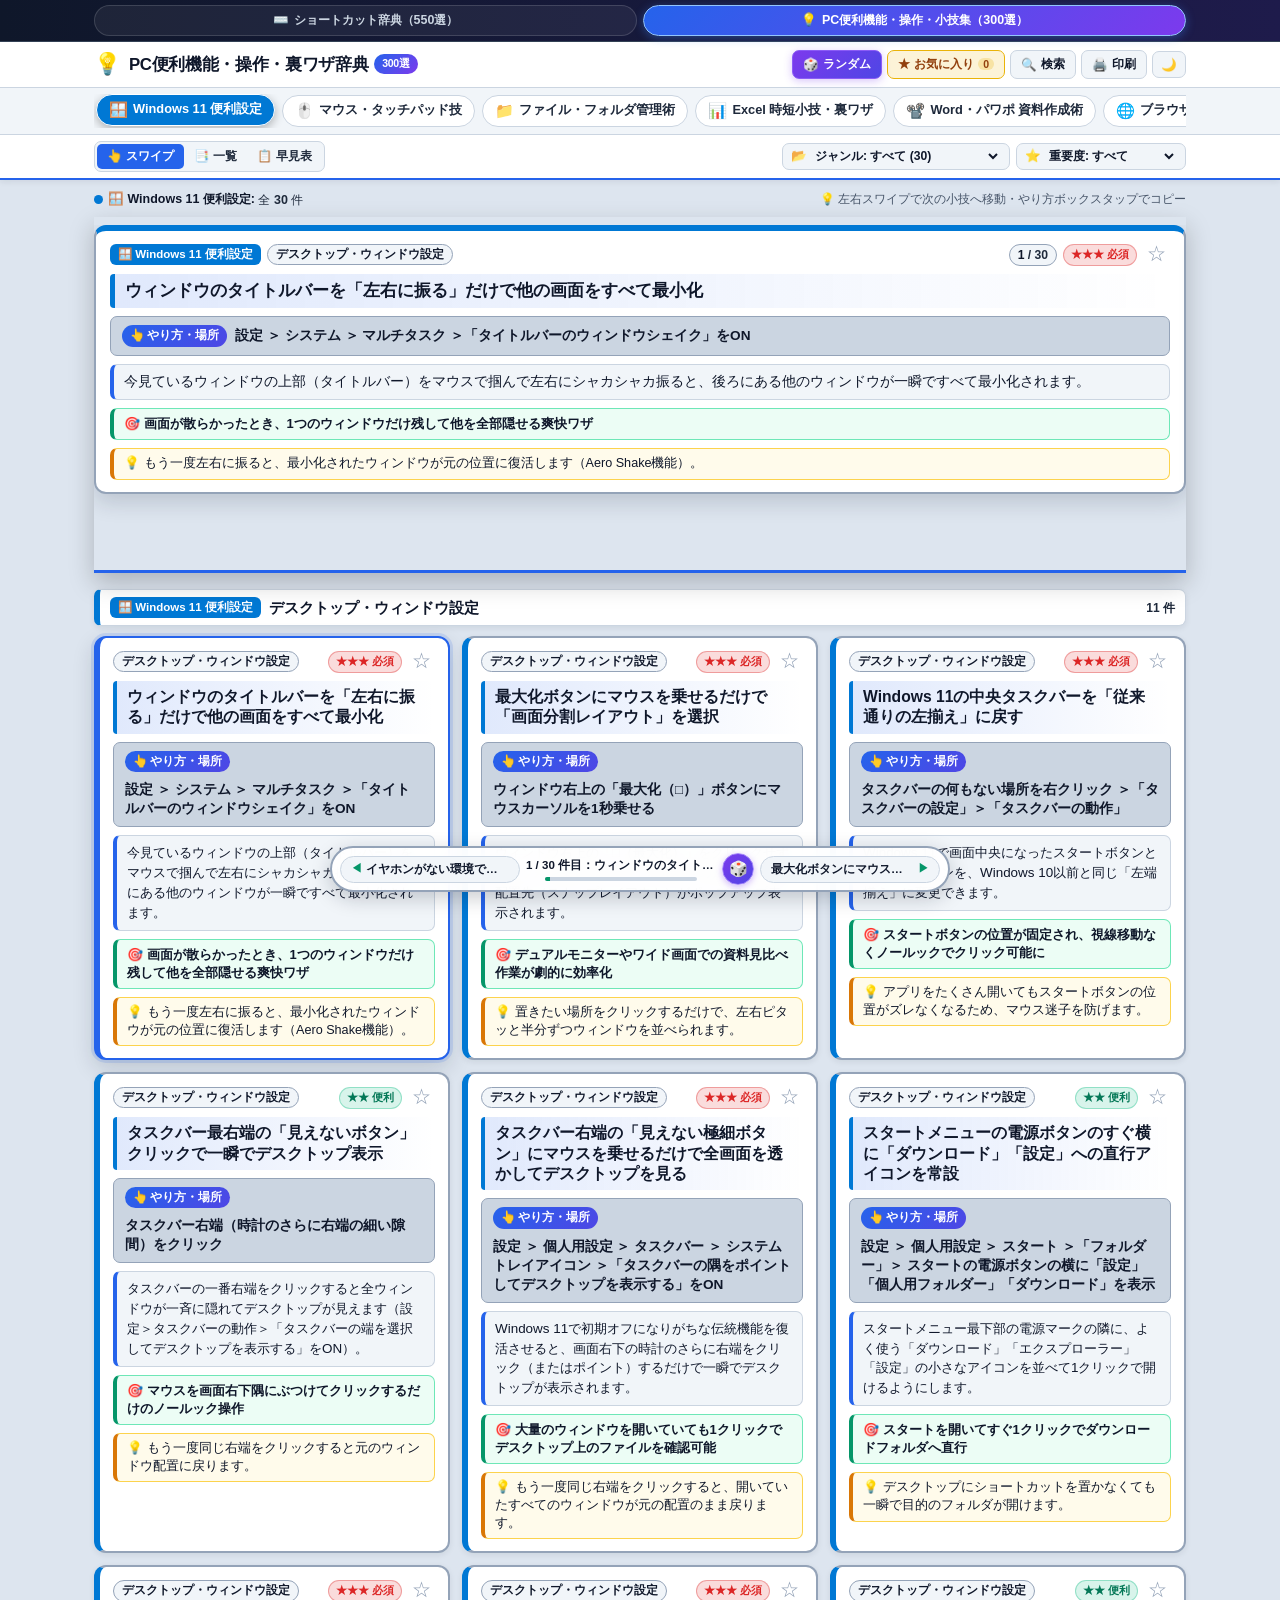
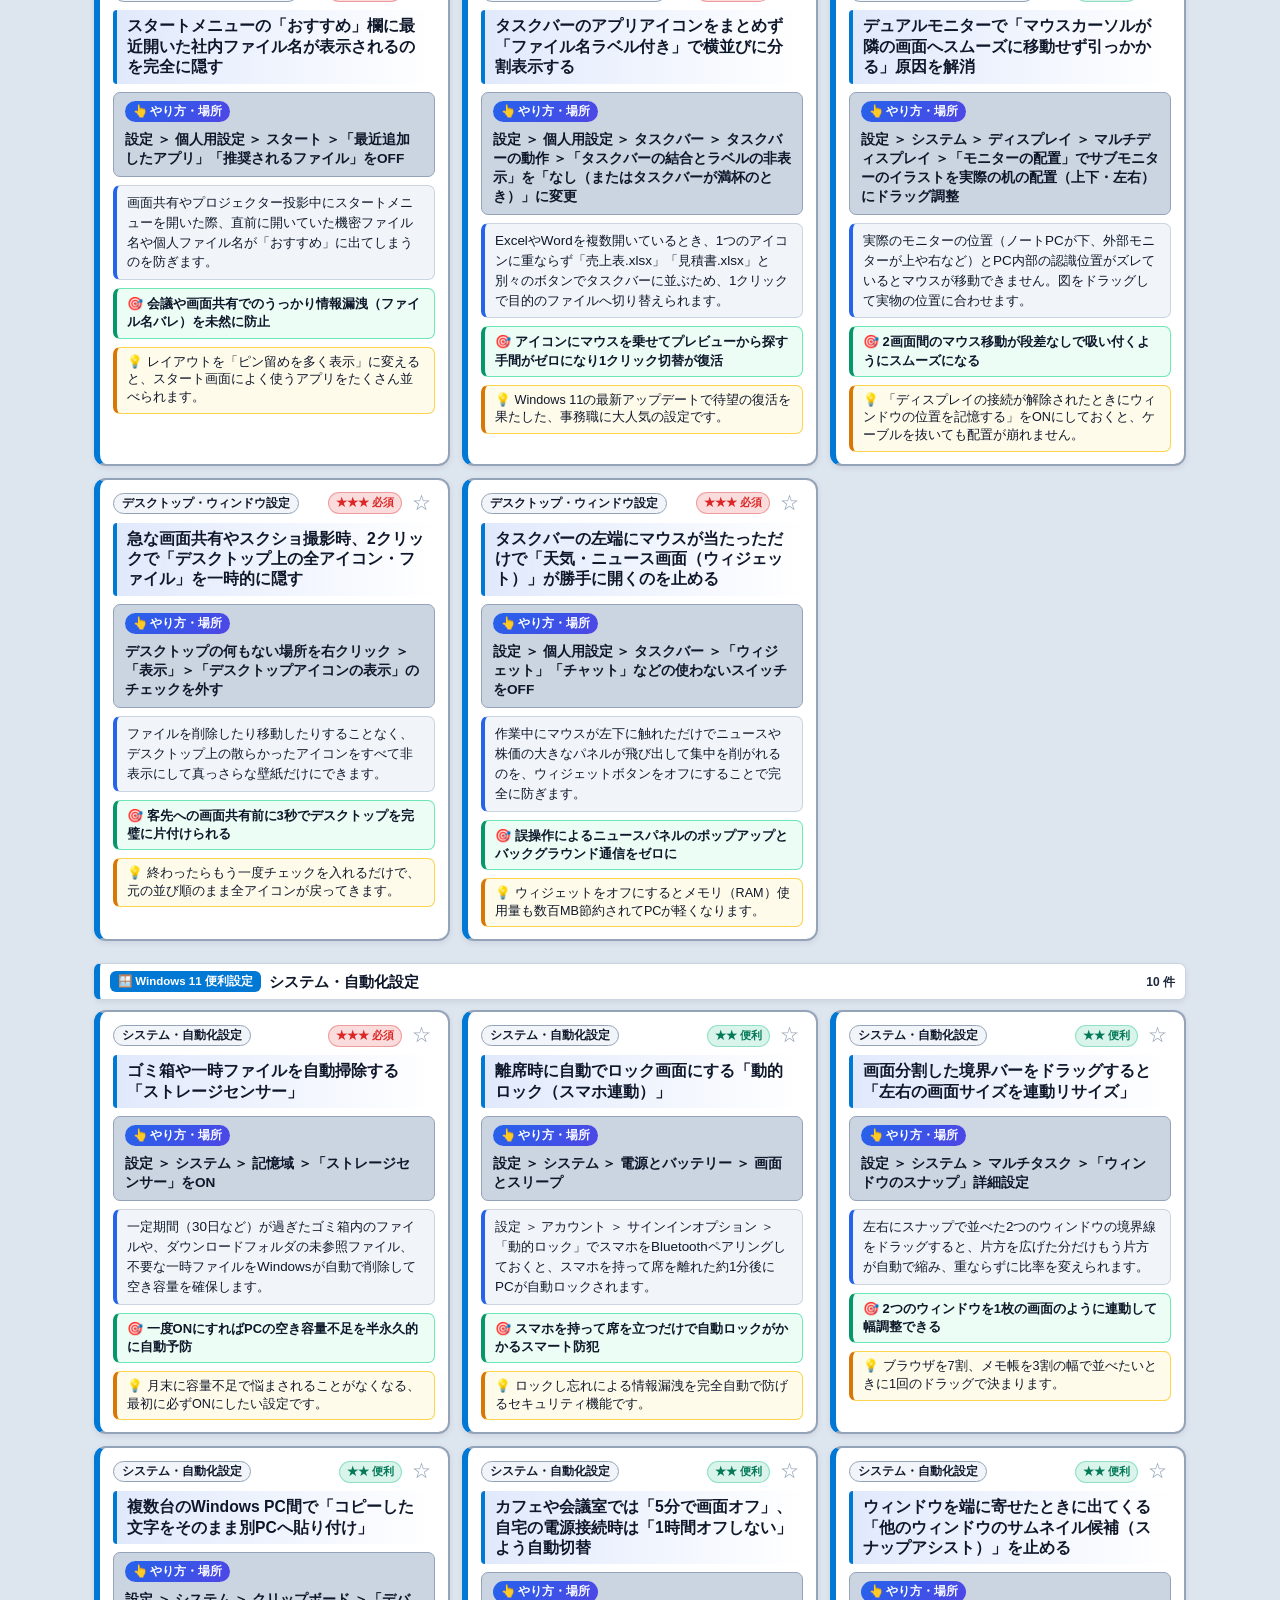
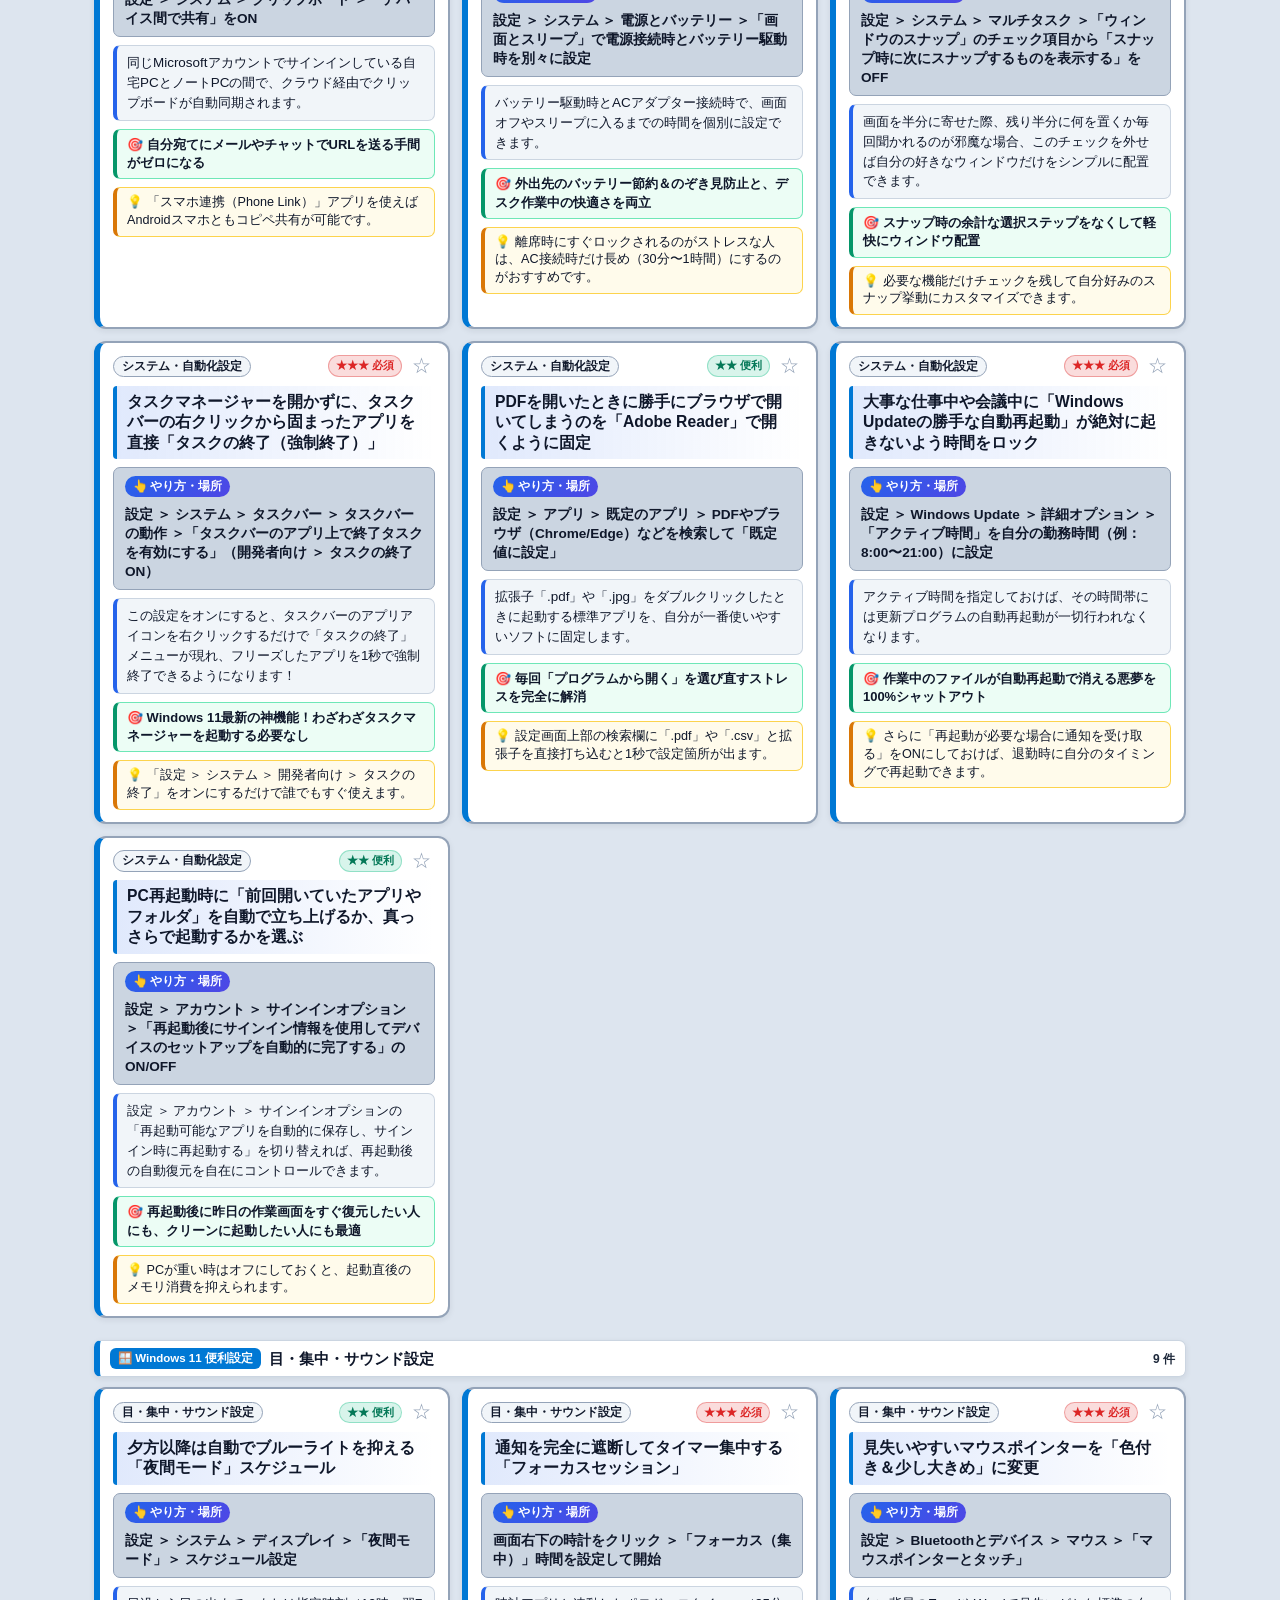
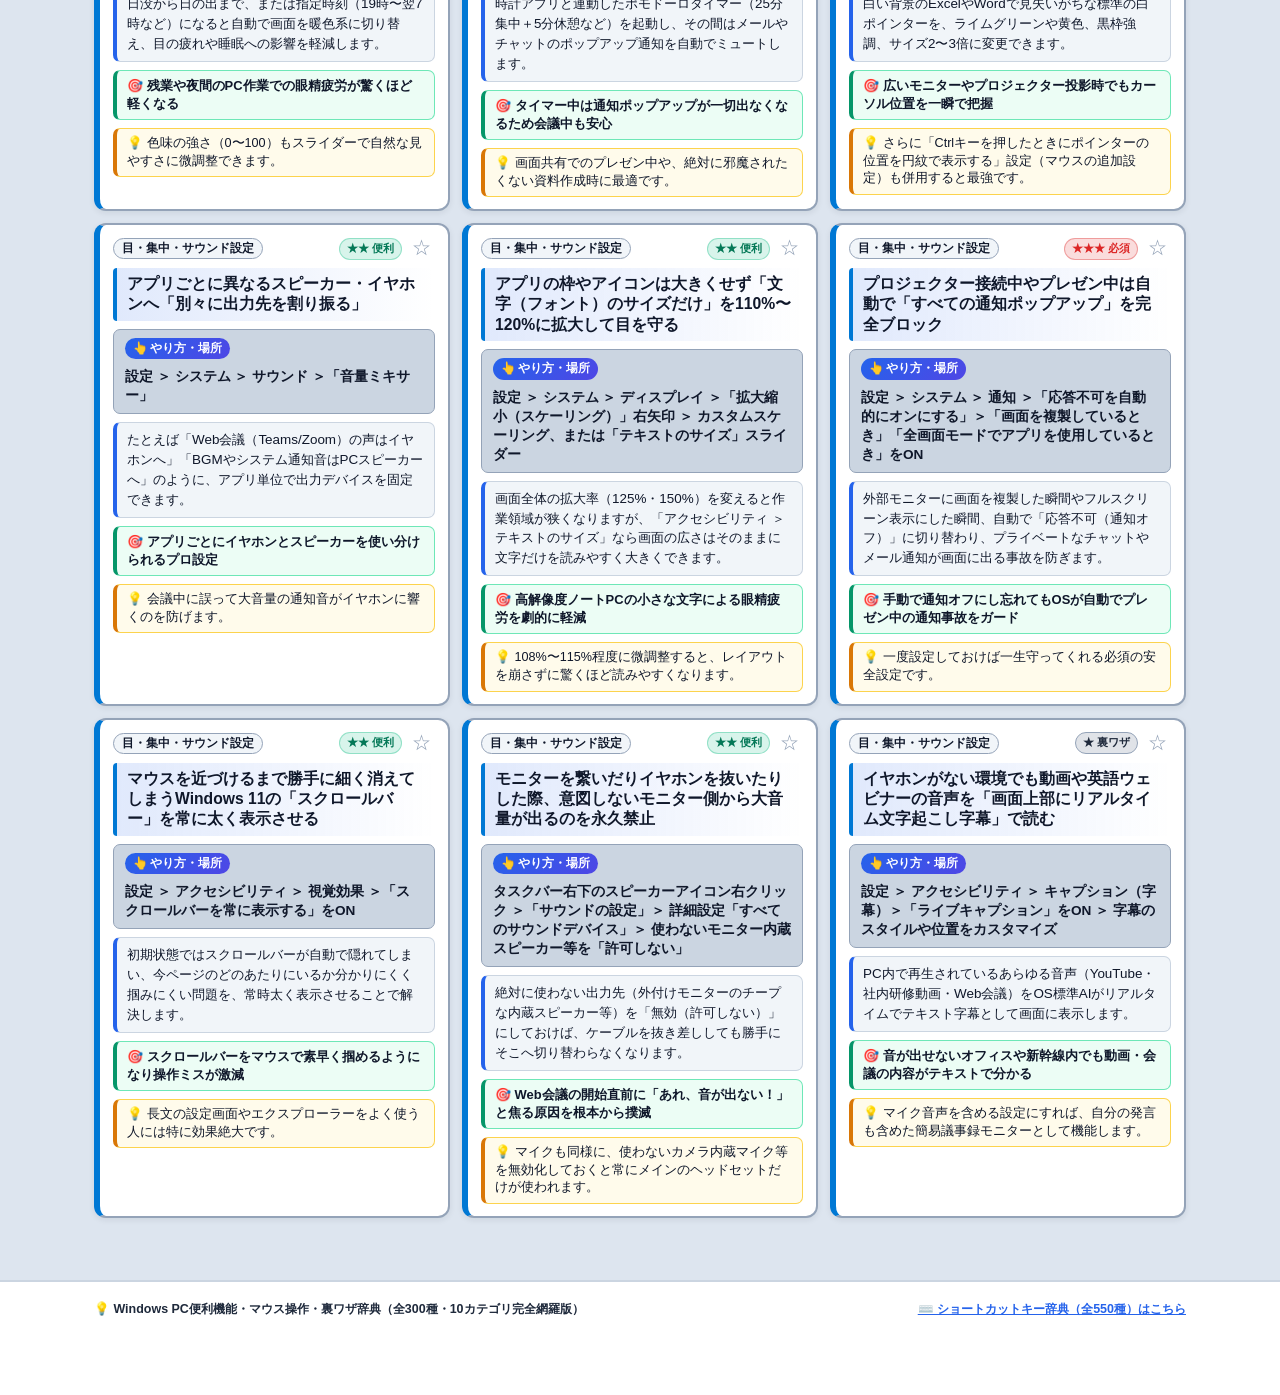
==== commit 2efcee2a: "Expand PC Tips & Tricks page from 120 to 300 practical items (30 per category across all 10 categori" ====
--- a/tips.html
+++ b/tips.html
@@ -3,21 +3,21 @@
 <head>
   <meta charset="UTF-8">
   <meta name="viewport" content="width=device-width, initial-scale=1.0">
-  <title>Windows PC便利機能・マウス操作・裏ワザ120選 | ショートカット以外の神小技集</title>
-  <meta name="description" content="ショートカットキー以外のWindows 11便利設定、マウス・タッチパッドの裏ワザ、エクスプローラー整理術、Excel・Word・パワポ・ブラウザ・Outlook・Teamsの時短小技120選を網羅した独立ガイドページ。">
+  <title>Windows PC便利機能・マウス操作・裏ワザ300選 | ショートカット以外の神小技集</title>
+  <meta name="description" content="ショートカットキー以外のWindows 11便利設定、マウス・タッチパッドの裏ワザ、エクスプローラー整理術、Excel・Word・パワポ・ブラウザ・Outlook・Teamsの時短小技300選を網羅した独立ガイドページ。">
   <link rel="stylesheet" href="style.css">
 </head>
 <body>
   <!-- 上部固定ヘッダー（ショートカット辞典との相互切替ナビ付き） -->
   <header class="site-header">
-    <!-- ページ切り替えトップバー（ショートカット550選 ⇔ PC便利小技120選） -->
+    <!-- ページ切り替えトップバー（ショートカット550選 ⇔ PC便利小技300選） -->
     <div class="page-switch-bar">
       <div class="container page-switch-inner">
         <a href="index.html" class="page-switch-link">
           <span>⌨️</span> ショートカット辞典（550選）
         </a>
         <a href="tips.html" class="page-switch-link active" aria-current="page">
-          <span>💡</span> PC便利機能・操作・小技集（120選）
+          <span>💡</span> PC便利機能・操作・小技集（300選）
         </a>
       </div>
     </div>
@@ -29,13 +29,13 @@
           <h1 class="site-title">
             <span class="title-pc">PC便利機能・操作・裏ワザ辞典</span>
             <span class="title-mobile">PC便利小技辞典</span>
-            <span class="badge-perfect">120選</span>
+            <span class="badge-perfect">300選</span>
           </h1>
         </div>
       </div>
 
       <div class="header-actions">
-        <button type="button" id="randomHeaderBtn" class="action-btn random-header-btn" aria-pressed="false" title="全120種の便利小技をランダム順で出題・表示します">
+        <button type="button" id="randomHeaderBtn" class="action-btn random-header-btn" aria-pressed="false" title="全300種の便利小技をランダム順で出題・表示します">
           <span>🎲</span> <span class="random-btn-text">ランダム</span>
         </button>
         <button type="button" id="favOnlyHeaderBtn" class="action-btn fav-header-btn" aria-pressed="false" title="登録したお気に入りの小技だけを開きます">
@@ -110,7 +110,7 @@
               type="search"
               id="searchInput"
               class="search-input"
-              placeholder="全120件の小技から検索（例: マウス, オートフィル, 誤送信, 文字起こし, 拡張子）"
+              placeholder="全300件の小技から検索（例: マウス, オートフィル, 誤送信, 文字起こし, 拡張子）"
               autocomplete="off"
             >
             <button type="button" id="clearSearchBtn" class="clear-search-btn hidden" aria-label="検索クリア">✕</button>
@@ -136,7 +136,7 @@
     <div id="randomModeBanner" class="random-mode-banner hidden">
       <div class="random-banner-left">
         <span>🎲</span>
-        <strong>全120種からランダム順で表示中</strong>
+        <strong>全300種からランダム順で表示中</strong>
       </div>
       <div class="random-banner-actions">
         <button type="button" id="nextRandomBtn" class="next-random-btn">🎲 シャッフルし直す</button>
@@ -174,7 +174,7 @@
         <div class="swipe-progress-fill" id="swipeProgressFill"></div>
       </div>
     </div>
-    <button type="button" class="swipe-random-fab" id="swipeRandomFabBtn" title="全120種の小技からランダムに1つ出す">
+    <button type="button" class="swipe-random-fab" id="swipeRandomFabBtn" title="全300種の小技からランダムに1つ出す">
       🎲
     </button>
     <button type="button" class="swipe-nav-btn next" id="swipeNextBtn" aria-label="次の小技へ">
@@ -187,7 +187,7 @@
   <footer class="site-footer" id="siteFooter">
     <div class="container">
       <div class="footer-inner">
-        <p class="footer-title">💡 Windows PC便利機能・マウス操作・裏ワザ辞典（全120種・10カテゴリ完全網羅版）</p>
+        <p class="footer-title">💡 Windows PC便利機能・マウス操作・裏ワザ辞典（全300種・10カテゴリ完全網羅版）</p>
         <p class="footer-note">
           <a href="index.html" style="color: var(--accent-primary); font-weight: 800;">⌨️ ショートカットキー辞典（全550種）はこちら</a>
         </p>
--- a/style.css
+++ b/style.css
@@ -1263,10 +1263,19 @@
   justify-content: space-between;
   gap: 8px;
   min-width: 0;
-  padding: 5px 9px;
+  width: 100%;
+  padding: 6px 10px;
   background: linear-gradient(90deg, var(--accent-primary-soft), transparent);
   border-left: 4px solid var(--card-accent, var(--accent-primary));
   border-radius: 4px var(--radius-sm) var(--radius-sm) 4px;
+}
+
+.card-title {
+  flex: 1 1 auto;
+  min-width: 0;
+  width: 100%;
+  word-break: break-word;
+  overflow-wrap: anywhere;
 }
 
 .card-meta-right {
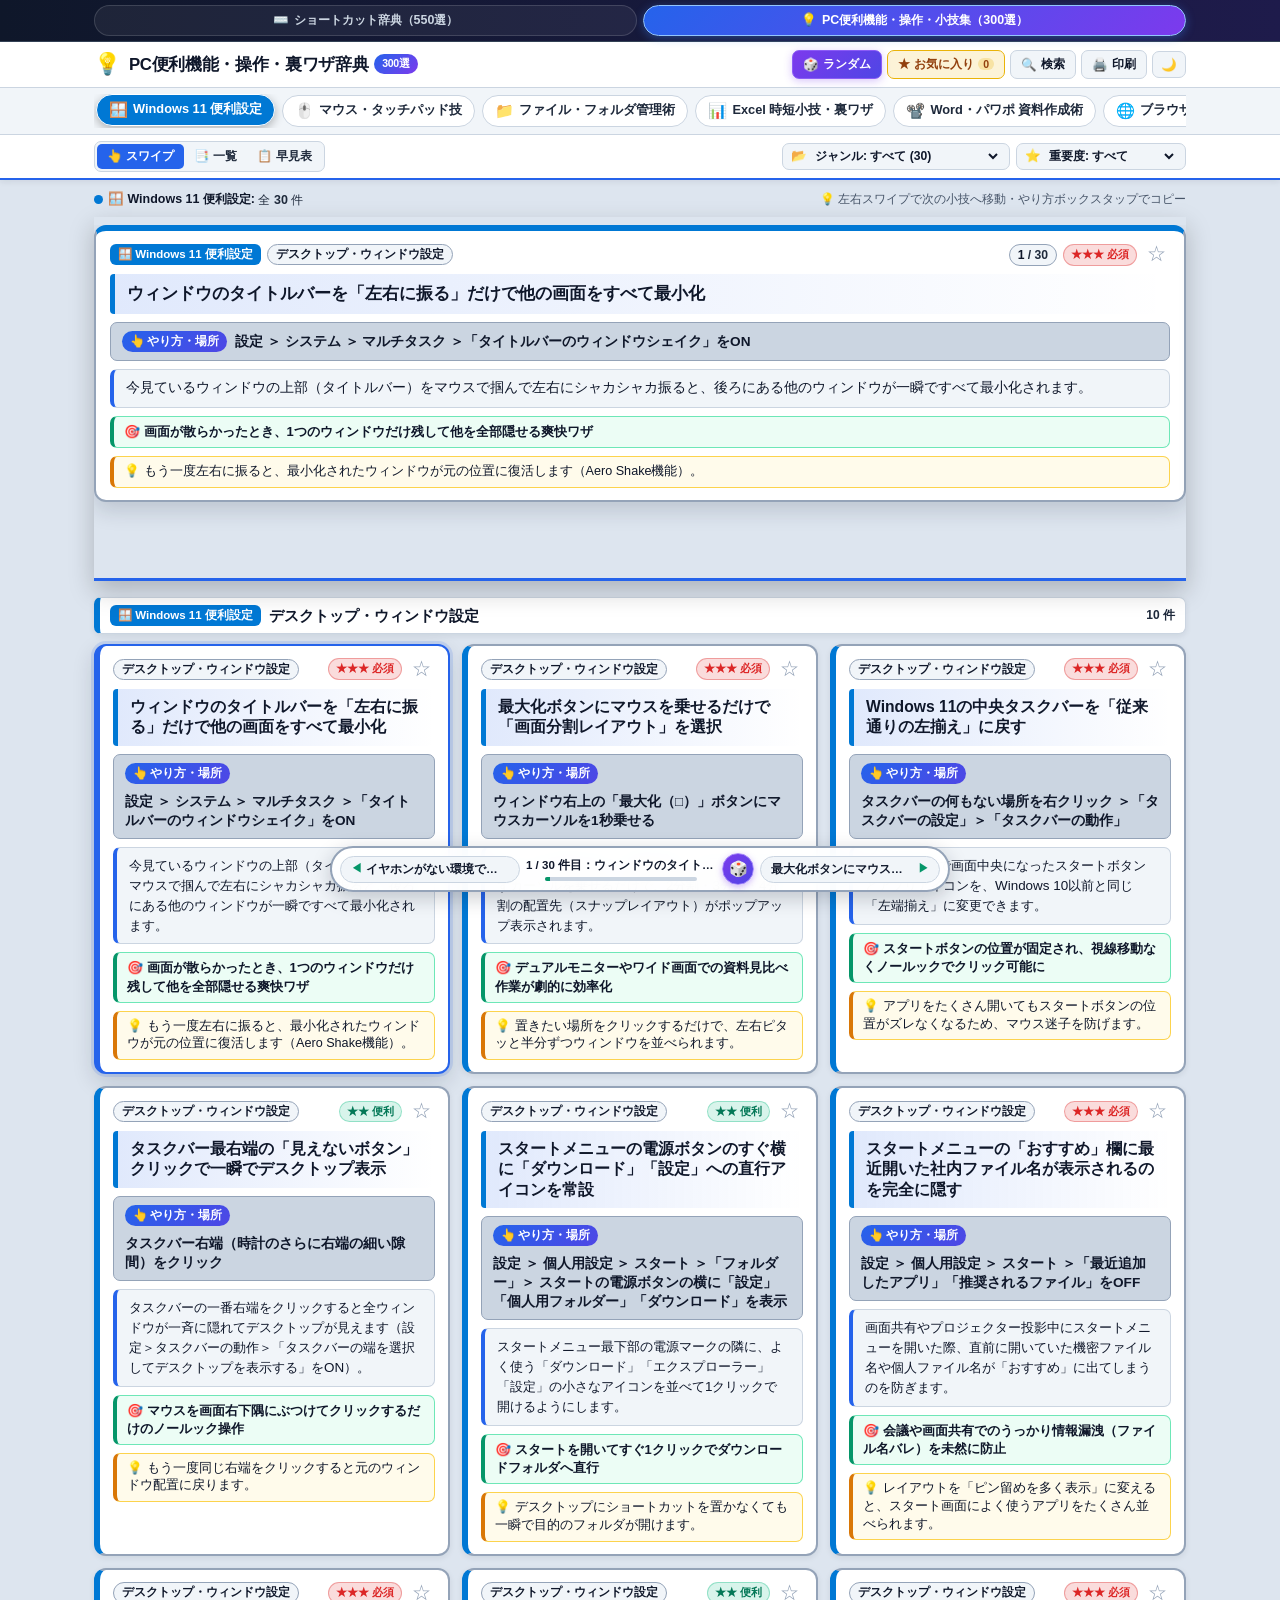
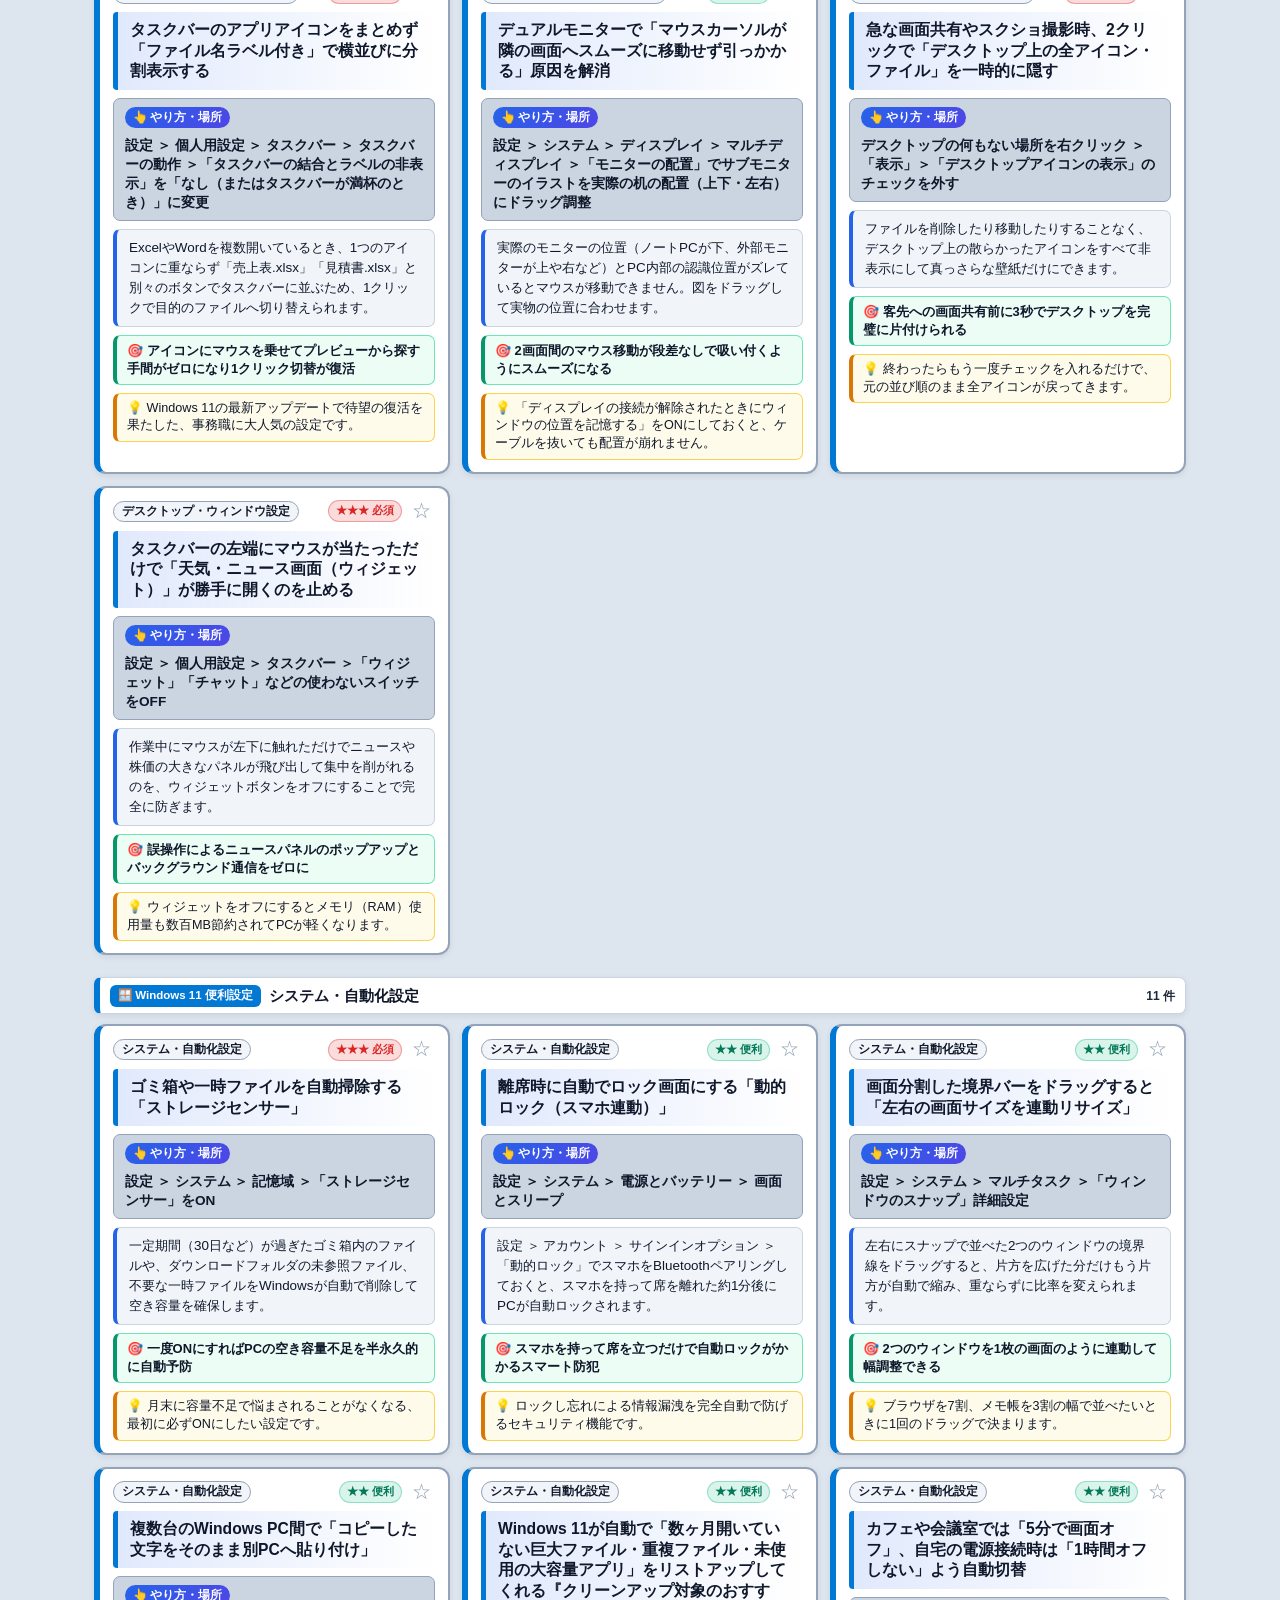
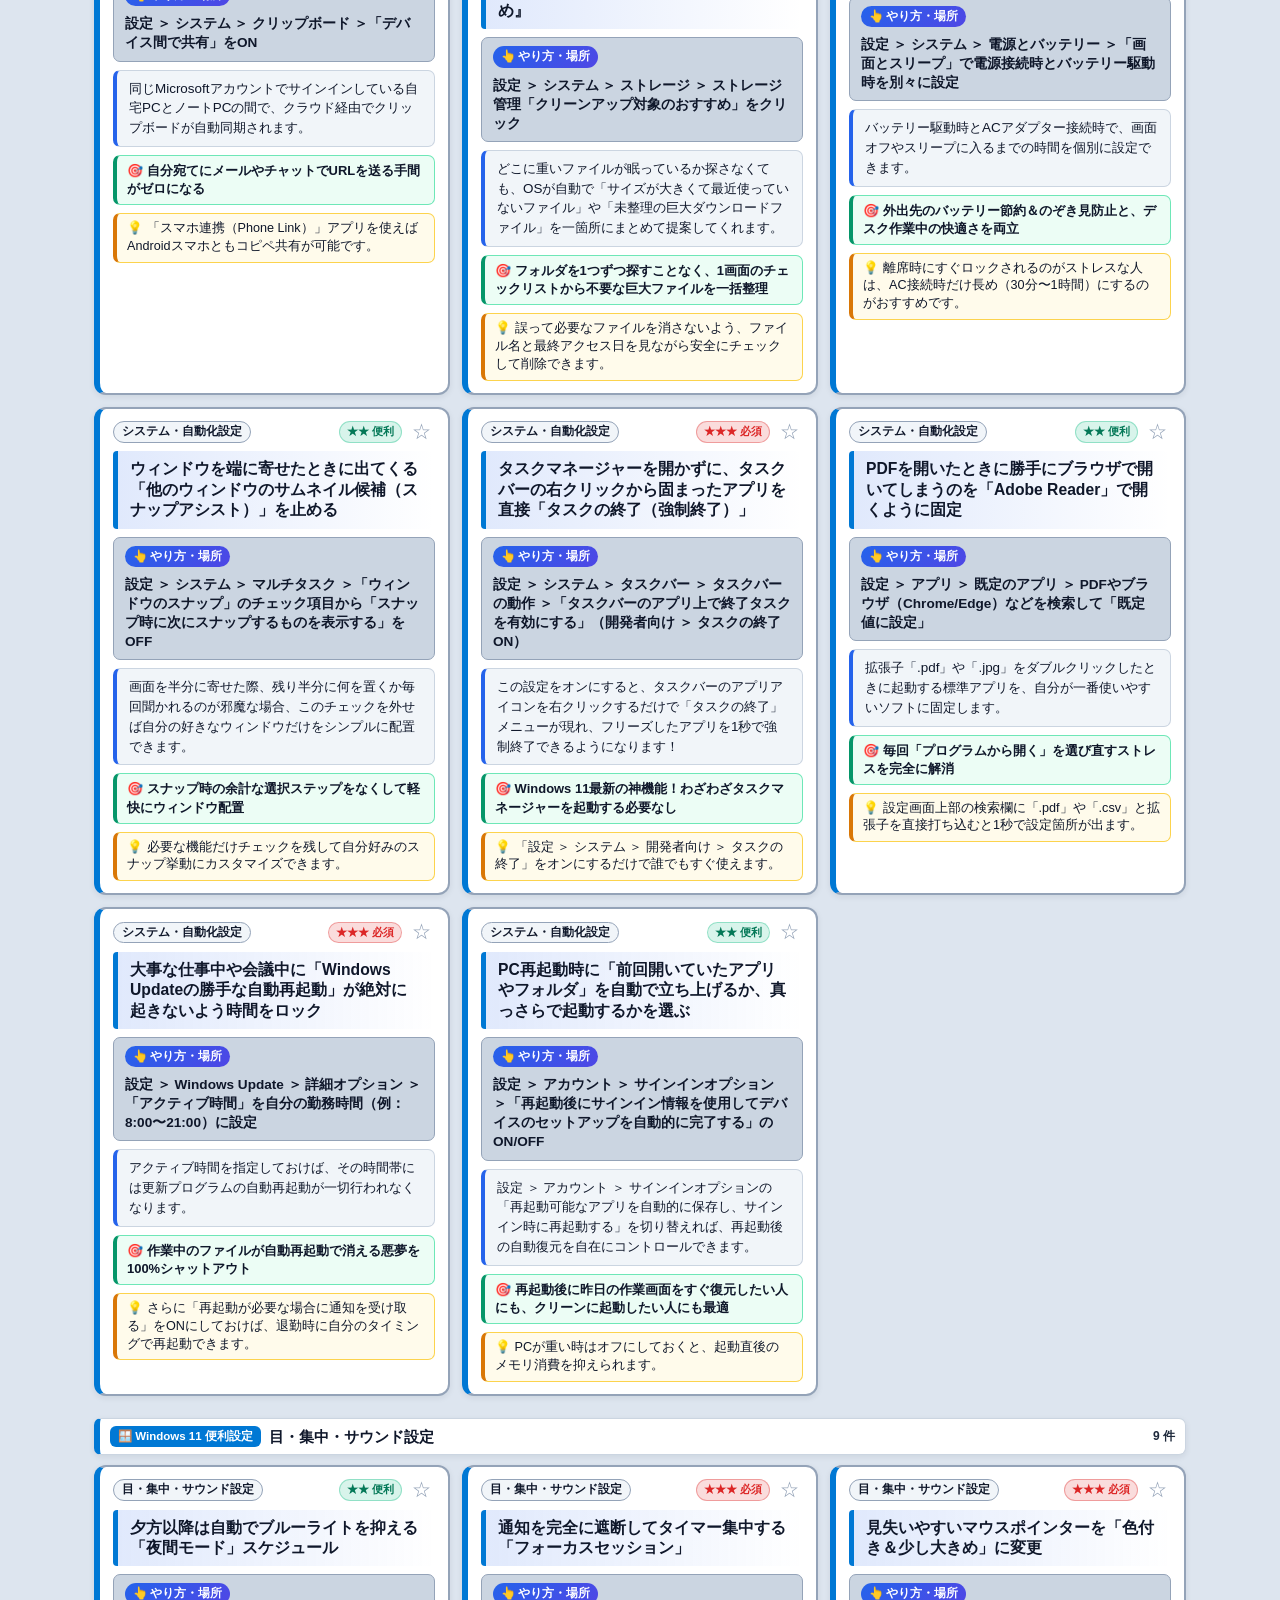
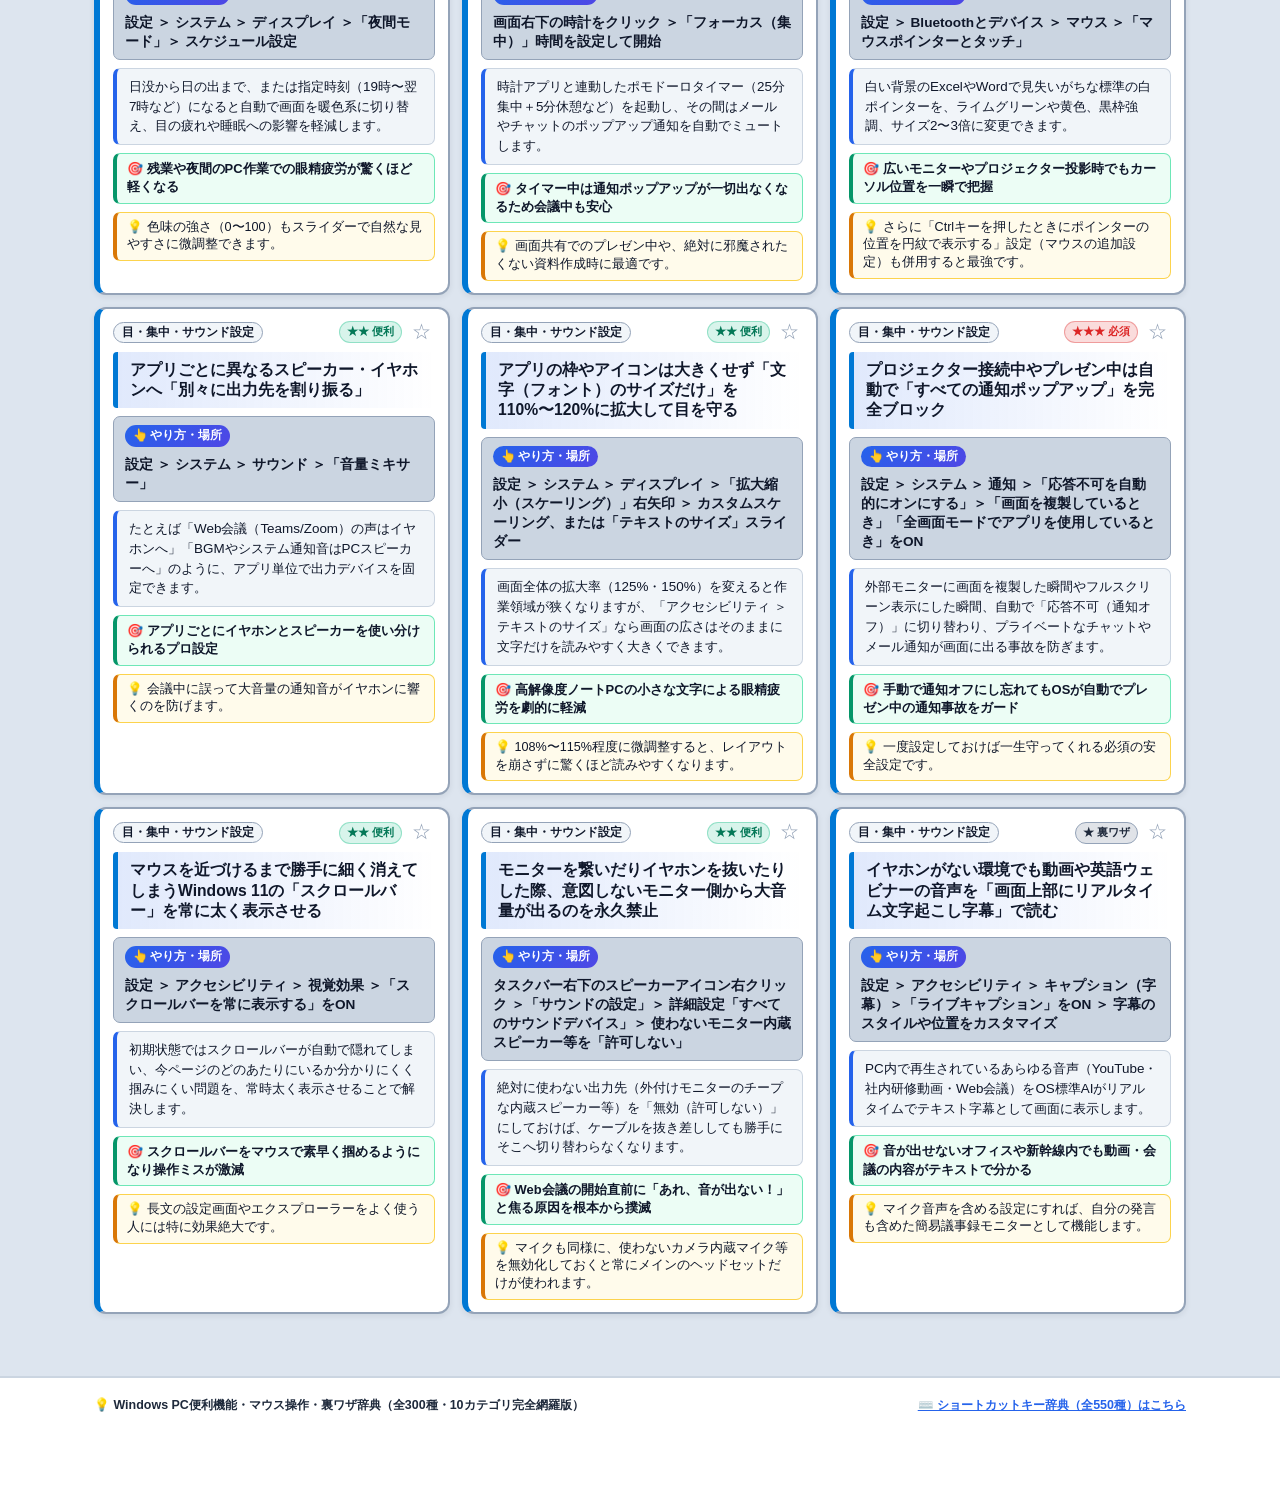
==== commit db787272: "Fix keycap border clipping, full-width title layout to prevent vertical squishing, and add cache bus" ====
--- a/tips.html
+++ b/tips.html
@@ -5,7 +5,7 @@
   <meta name="viewport" content="width=device-width, initial-scale=1.0">
   <title>Windows PC便利機能・マウス操作・裏ワザ300選 | ショートカット以外の神小技集</title>
   <meta name="description" content="ショートカットキー以外のWindows 11便利設定、マウス・タッチパッドの裏ワザ、エクスプローラー整理術、Excel・Word・パワポ・ブラウザ・Outlook・Teamsの時短小技300選を網羅した独立ガイドページ。">
-  <link rel="stylesheet" href="style.css">
+  <link rel="stylesheet" href="style.css?v=20261109_v4">
 </head>
 <body>
   <!-- 上部固定ヘッダー（ショートカット辞典との相互切替ナビ付き） -->
@@ -198,8 +198,8 @@
   <!-- コピー通知トースト -->
   <div id="toast" class="toast" role="status" aria-live="polite"></div>
 
-  <script src="tips-data.js"></script>
-  <script src="tips-app.js"></script>
+  <script src="tips-data.js?v=20261109_v4"></script>
+  <script src="tips-app.js?v=20261109_v4"></script>
 </body>
 </html>
 
--- a/style.css
+++ b/style.css
@@ -20,9 +20,10 @@
   /* キーボードプレート（筐体）と立体キーキャップの色 */
   --keyplate-bg: #cbd5e1;
   --keyplate-border: #94a3b8;
-  --kbd-bg: linear-gradient(180deg, #ffffff 0%, #f1f5f9 100%);
+  --kbd-bg: linear-gradient(180deg, #ffffff 0%, #f8fafc 100%);
   --kbd-border: #94a3b8;
-  --kbd-shadow: #64748b;
+  --kbd-bevel: #64748b;
+  --kbd-shadow: rgba(15, 23, 42, 0.22);
   --kbd-text: #0f172a;
   --kbd-sub-text: #475569;
 
@@ -74,8 +75,9 @@
   --keyplate-bg: #090e1a;
   --keyplate-border: #475569;
   --kbd-bg: linear-gradient(180deg, #334155 0%, #1e293b 100%);
-  --kbd-border: #94a3b8;
-  --kbd-shadow: #020617;
+  --kbd-border: #64748b;
+  --kbd-bevel: #475569;
+  --kbd-shadow: rgba(0, 0, 0, 0.45);
   --kbd-text: #ffffff;
   --kbd-sub-text: #cbd5e1;
 
@@ -881,33 +883,39 @@
   color: var(--text-main);
 }
 
-/* 1段目：題名ヘッダー（カテゴリ色のアクセント帯で説明文との境目を一目瞭然にする） */
+/* 1段目：題名ヘッダー（全幅100%確保・絶対に文字が押し潰されない独立ブロック） */
 .card-title-banner {
-  display: flex;
-  align-items: center;
-  justify-content: space-between;
-  gap: 8px;
-  padding: 6px 10px;
+  display: block;
+  width: 100%;
+  box-sizing: border-box;
+  padding: 8px 12px;
   background: linear-gradient(90deg, var(--accent-primary-soft), transparent);
   border-left: 5px solid var(--card-accent, var(--accent-primary));
   border-radius: 4px var(--radius-sm) var(--radius-sm) 4px;
 }
 
 .single-card-title {
-  font-size: 1.06rem;
-  font-weight: 800;
-  color: var(--text-main);
-  line-height: 1.3;
-}
-
-/* 2段目：キーボードプレート専用行（凹んだキーボード筐体の上にリアルなキーキャップが並ぶ） */
+  display: block;
+  width: 100%;
+  font-size: 1.05rem;
+  font-weight: 800;
+  color: var(--text-main);
+  line-height: 1.42;
+  word-break: normal;
+  overflow-wrap: break-word;
+  white-space: normal;
+  margin: 0;
+}
+
+/* 2段目：キーボードプレート専用行（凹んだキーボード筐体の上にリアルなキーキャップが余裕をもって並ぶ） */
 .card-keys-row {
   width: 100%;
   background-color: var(--keyplate-bg);
   border: 1.5px solid var(--keyplate-border);
   border-radius: var(--radius-sm);
-  padding: 8px 12px;
+  padding: 12px 14px;
   box-shadow: inset 0 2px 5px rgba(0, 0, 0, 0.25);
+  box-sizing: border-box;
 }
 
 /* 3段目：説明ボックス（カード背景とは別色の独立パネル） */
@@ -917,7 +925,8 @@
   border: 1px solid var(--desc-box-border);
   border-left: 4px solid var(--desc-box-accent);
   border-radius: var(--radius-sm);
-  padding: 7px 10px;
+  padding: 8px 12px;
+  box-sizing: border-box;
 }
 
 .single-card-desc {
@@ -934,14 +943,15 @@
    3. Enter (.keycap-enter)     : 専用の段付き逆L字エンター形状
    4. Shift (.keycap-shift)     : 専用のワイド横長形状
    5. Space (.keycap-space)     : 専用の超横長スペースバー形状
+   ※ 全周にクッキリした境界線＋立体シャドウで、下部が絶対に切れない完全設計
    ========================================== */
 .keys-combo {
   display: flex;
   align-items: center;
   flex-wrap: wrap;
-  gap: 5px;
+  gap: 8px;
   cursor: pointer;
-  padding: 2px 0;
+  padding: 4px 0 6px 0;
   min-width: 0;
   width: 100%;
 }
@@ -958,30 +968,34 @@
   color: var(--kbd-text);
   background: var(--kbd-bg);
   border: 1.5px solid var(--kbd-border);
-  border-bottom: 4px solid var(--kbd-shadow);
-  border-radius: 7px;
+  border-radius: 8px;
   box-shadow:
-    inset 0 1px 0 rgba(255, 255, 255, 0.28),
-    0 2px 4px rgba(0, 0, 0, 0.25);
+    0 4px 0 var(--kbd-bevel),
+    0 5px 6px var(--kbd-shadow),
+    inset 0 1px 0 rgba(255, 255, 255, 0.32);
   user-select: none;
   flex-shrink: 0;
   max-width: 100%;
   line-height: 1.15;
   text-align: center;
-  transition: transform 0.08s ease, border-bottom-width 0.08s ease;
+  margin-bottom: 4px;
+  transition: transform 0.08s ease, box-shadow 0.08s ease;
 }
 
 .keys-combo:active kbd.keycap {
-  transform: translateY(2px);
-  border-bottom-width: 2px;
+  transform: translateY(3px);
+  box-shadow:
+    0 1px 0 var(--kbd-bevel),
+    0 2px 4px var(--kbd-shadow),
+    inset 0 1px 0 rgba(255, 255, 255, 0.2);
 }
 
 .keycap .key-main {
   display: block;
-  font-size: 0.84rem;
+  font-size: 0.86rem;
   letter-spacing: 0;
   white-space: nowrap;
-  padding: 0 2px;
+  padding: 0 3px;
 }
 
 .keycap .key-sub {
@@ -1058,7 +1072,10 @@
   height: auto;
   padding: 5px 12px;
   border-radius: 6px;
-  border-bottom-width: 3px;
+  box-shadow:
+    0 3px 0 var(--kbd-bevel),
+    0 4px 5px var(--kbd-shadow),
+    inset 0 1px 0 rgba(255, 255, 255, 0.3);
 }
 
 kbd.keycap-fn .key-main {
@@ -1070,7 +1087,7 @@
   flex-direction: row;
   justify-content: center;
   gap: 5px;
-  min-width: 84px;
+  min-width: 86px;
   min-height: 46px;
   width: auto;
   height: auto;
@@ -1084,7 +1101,7 @@
 
 /* ④ Enterキー：専用の「段付きエンターキー形状（↵ Enter）」 */
 kbd.keycap-enter {
-  min-width: 68px;
+  min-width: 70px;
   min-height: 48px;
   width: auto;
   height: auto;
@@ -1095,8 +1112,11 @@
   border-radius: 7px 7px 7px 14px;
   background: linear-gradient(180deg, #3b82f6 0%, #1d4ed8 100%);
   color: #ffffff;
-  border: 1.5px solid #60a5fa;
-  border-bottom: 4px solid #1e3a8a;
+  border: 1.5px solid #93c5fd;
+  box-shadow:
+    0 4px 0 #1e3a8a,
+    0 5px 6px rgba(0, 0, 0, 0.35),
+    inset 0 1px 0 rgba(255, 255, 255, 0.35);
 }
 
 kbd.keycap-enter .enter-top-label {
@@ -1258,24 +1278,26 @@
 }
 
 .card-title-header {
-  display: flex;
-  align-items: center;
-  justify-content: space-between;
-  gap: 8px;
-  min-width: 0;
+  display: block;
   width: 100%;
-  padding: 6px 10px;
+  box-sizing: border-box;
+  padding: 8px 12px;
   background: linear-gradient(90deg, var(--accent-primary-soft), transparent);
-  border-left: 4px solid var(--card-accent, var(--accent-primary));
+  border-left: 5px solid var(--card-accent, var(--accent-primary));
   border-radius: 4px var(--radius-sm) var(--radius-sm) 4px;
 }
 
 .card-title {
-  flex: 1 1 auto;
-  min-width: 0;
+  display: block;
   width: 100%;
-  word-break: break-word;
-  overflow-wrap: anywhere;
+  font-size: 1.02rem;
+  font-weight: 800;
+  color: var(--text-main);
+  line-height: 1.42;
+  word-break: normal;
+  overflow-wrap: break-word;
+  white-space: normal;
+  margin: 0;
 }
 
 .card-meta-right {
@@ -1946,19 +1968,21 @@
 
   .Single-shortcut-card {
     padding: 10px 11px;
-    gap: 6px;
+    gap: 8px;
   }
 
   .card-keys-row {
-    padding: 6px 9px;
+    padding: 10px 10px 12px 10px;
   }
 
   .single-card-title {
+    font-size: 0.98rem;
+    line-height: 1.4;
+  }
+
+  .card-title {
     font-size: 0.96rem;
-  }
-
-  .card-title {
-    font-size: 0.93rem;
+    line-height: 1.4;
   }
 
   .card-desc-box {
